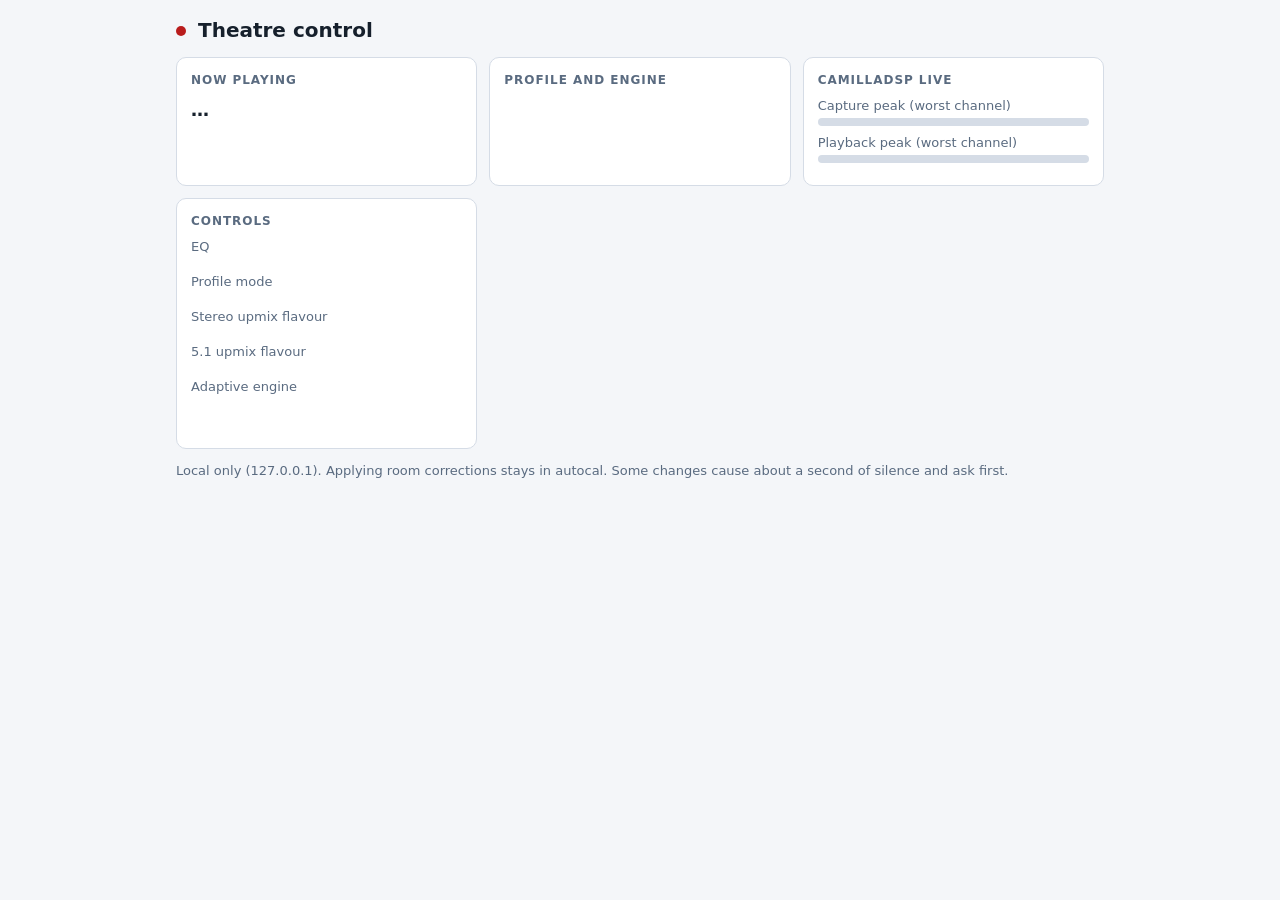
==== gui/index.html @ 593e67ea "Roomtone: gui/ (status page) and overlay/ (mpv C panel) moved in; autocal mic --spectrum; banner and" ====
<!doctype html>
<html lang="en">
<head>
<meta charset="utf-8">
<meta name="viewport" content="width=device-width, initial-scale=1">
<meta name="theater-token" content="__TOKEN__">
<title>Theatre control</title>
<style>
:root {
  --bg: #0e141b; --panel: #151d27; --line: #243142; --text: #e6edf3; --muted: #8b9bb0;
  --accent: #38bdf8; --ok: #4ade80; --warn: #fbbf24; --bad: #f87171;
}
@media (prefers-color-scheme: light) {
  :root:not([data-theme="dark"]) { --bg: #f4f6f9; --panel: #ffffff; --line: #d5dce6; --text: #16202c; --muted: #5a6b80; --accent: #0369a1; --ok: #15803d; --warn: #a16207; --bad: #b91c1c; }
}
* { box-sizing: border-box; }
body { margin: 0; background: var(--bg); color: var(--text); font: 15px/1.45 system-ui, sans-serif; }
main { max-width: 960px; margin: 0 auto; padding: 16px; }
header { display: flex; align-items: center; gap: 12px; margin-bottom: 12px; }
h1 { font-size: 20px; margin: 0; flex: 1; }
.dot { width: 10px; height: 10px; border-radius: 50%; background: var(--bad); }
.dot.on { background: var(--ok); }
.grid { display: grid; gap: 12px; grid-template-columns: repeat(auto-fit, minmax(280px, 1fr)); }
.card { background: var(--panel); border: 1px solid var(--line); border-radius: 10px; padding: 14px; }
.card h2 { font-size: 12px; letter-spacing: .08em; text-transform: uppercase; color: var(--muted); margin: 0 0 8px; }
dl { margin: 0; display: grid; grid-template-columns: max-content 1fr; gap: 4px 12px; }
dt { color: var(--muted); } dd { margin: 0; word-break: break-word; }
.big { font-size: 18px; font-weight: 600; margin-bottom: 6px; }
.badge { display: inline-block; padding: 1px 8px; border-radius: 999px; border: 1px solid var(--line); font-size: 12px; }
.badge.ok { color: var(--ok); border-color: var(--ok); } .badge.warn { color: var(--warn); border-color: var(--warn); } .badge.bad { color: var(--bad); border-color: var(--bad); }
.seg { display: flex; flex-wrap: wrap; gap: 6px; margin: 4px 0 12px; }
.seg button { background: transparent; color: var(--text); border: 1px solid var(--line); border-radius: 8px; padding: 8px 14px; font: inherit; cursor: pointer; min-height: 40px; }
.seg button[aria-pressed="true"] { background: var(--accent); border-color: var(--accent); color: #04121c; font-weight: 600; }
.seg button:focus-visible { outline: 2px solid var(--accent); outline-offset: 2px; }
label.lbl { display: block; color: var(--muted); font-size: 13px; }
.meter { height: 8px; background: var(--line); border-radius: 4px; overflow: hidden; margin: 2px 0 8px; }
.meter > i { display: block; height: 100%; background: var(--ok); width: 0; }
#msg { min-height: 1.4em; color: var(--muted); margin-top: 8px; }
dialog { background: var(--panel); color: var(--text); border: 1px solid var(--line); border-radius: 10px; max-width: 360px; }
dialog::backdrop { background: rgba(0,0,0,.5); }
dialog menu { display: flex; gap: 8px; justify-content: flex-end; padding: 0; margin: 12px 0 0; }
dialog button { font: inherit; padding: 8px 14px; border-radius: 8px; border: 1px solid var(--line); background: transparent; color: var(--text); cursor: pointer; }
dialog button.go { background: var(--accent); border-color: var(--accent); color: #04121c; font-weight: 600; }
.small { color: var(--muted); font-size: 13px; }
</style>
</head>
<body>
<main>
  <header><span id="dot" class="dot" title="connection"></span><h1>Theatre control</h1><span id="age" class="small"></span></header>
  <div class="grid">
    <section class="card" aria-labelledby="h-now"><h2 id="h-now">Now playing</h2>
      <div class="big" id="now">…</div><dl id="nowdl"></dl></section>
    <section class="card" aria-labelledby="h-prof"><h2 id="h-prof">Profile and engine</h2><dl id="profdl"></dl></section>
    <section class="card" aria-labelledby="h-dsp"><h2 id="h-dsp">CamillaDSP live</h2><dl id="dspdl"></dl>
      <label class="lbl">Capture peak (worst channel)</label><div class="meter"><i id="mcap"></i></div>
      <label class="lbl">Playback peak (worst channel)</label><div class="meter"><i id="mplay"></i></div></section>
    <section class="card" aria-labelledby="h-ctl"><h2 id="h-ctl">Controls</h2>
      <label class="lbl">EQ</label><div class="seg" data-act="eq" role="group" aria-label="EQ"></div>
      <label class="lbl">Profile mode</label><div class="seg" data-act="mode" role="group" aria-label="Profile mode"></div>
      <label class="lbl">Stereo upmix flavour</label><div class="seg" data-act="flavour" data-kind="stereo" role="group" aria-label="Stereo flavour"></div>
      <label class="lbl">5.1 upmix flavour</label><div class="seg" data-act="flavour" data-kind="bed" role="group" aria-label="Bed flavour"></div>
      <label class="lbl">Adaptive engine</label><div class="seg" data-act="engine" role="group" aria-label="Adaptive engine"></div>
      <div id="msg" role="status" aria-live="polite"></div></section>
  </div>
  <p class="small">Local only (127.0.0.1). Applying room corrections stays in autocal. Some changes cause about a second of silence and ask first.</p>
</main>
<dialog id="dlg"><form method="dialog"><p id="dlgtext"></p><menu><button value="cancel">Cancel</button><button value="ok" class="go">Continue</button></menu></form></dialog>
<script>
"use strict";
const TOKEN = document.querySelector('meta[name="theater-token"]').content;
const OPTS = { eq: ["on", "off"], mode: ["auto", "film", "stereo", "bed"], engine: ["on", "off"],
  stereo: ["voice", "balanced", "wide"], bed: ["subtle", "balanced", "wide"] };
let last = null;

function el(tag, text, cls) { const e = document.createElement(tag); if (text !== undefined) e.textContent = text; if (cls) e.className = cls; return e; }
function rows(dl, pairs) {
  dl.replaceChildren();
  for (const [k, v, cls] of pairs) { dl.append(el("dt", k)); const dd = el("dd"); if (cls) dd.append(el("span", v, "badge " + cls)); else dd.textContent = v; dl.append(dd); }
}
const fmt = (v, u) => (v === null || v === undefined) ? "n/a" : (typeof v === "number" ? v.toFixed(v % 1 ? 1 : 0) : v) + (u || "");
const worst = a => Array.isArray(a) && a.length ? Math.max(...a) : null;
const meter = (id, db) => { document.getElementById(id).style.width = db === null ? "0%" : Math.max(0, Math.min(100, (db + 60) / 60 * 100)) + "%"; };

function render(s) {
  last = s;
  document.getElementById("dot").classList.toggle("on", !s.error);
  const eq = s.eq || {}, dsp = s.dsp || {}, m = s.mpv || {}, en = dsp.engine || {};
  const apps = (s.apps || []).filter(a => a.patched || a.total);
  if (s.pipewire === false) { document.getElementById("now").textContent = "PipeWire not reachable"; }
  else if (m.playing) {
    const src = m.source;
    document.getElementById("now").textContent = src ? `${src.codec} ${src.channels}ch → ${src.kind}` : "mpv (source not identified)";
  } else if (apps.length) document.getElementById("now").textContent = apps.map(a => a.name).join(", ") + " (stereo app)";
  else document.getElementById("now").textContent = "Nothing playing";
  const v = m.verdict, vb = { cam: ["Through CamillaDSP (EQ active)", "ok"], direct: ["Direct, no EQ", "warn"], mixed: ["Routing unfinished", "warn"], "usb-missing": ["USB interface not connected", "bad"] }[v];
  const nowRows = [];
  if (m.source) nowRows.push(["Why", m.source.why]);
  if (m.route) nowRows.push(["Route", `via DSP ${m.route.via}/${m.route.channels}, direct ${m.route.direct}/${m.route.channels}, DSP→USB ${m.route.to_usb}/8`]);
  if (vb) nowRows.push(["Path", vb[0], vb[1]]);
  for (const a of apps) nowRows.push([a.name, `${a.patched}/${a.total} channels patched into CamillaDSP`]);
  rows(document.getElementById("nowdl"), nowRows);
  const pinned = dsp.pmode && dsp.pmode !== "auto";
  rows(document.getElementById("profdl"), [
    ["Profile", dsp.profile || "n/a"], ["Mode", (dsp.pmode || "n/a") + (pinned ? " (pinned)" : ""), pinned ? "warn" : null],
    ["EQ switch", (eq.switch || "n/a").toUpperCase(), eq.switch === "off" ? "warn" : null],
    ["Router", eq.router || "n/a", eq.router === "active" ? "ok" : "bad"], ["CamillaDSP", eq.camilla || "n/a", eq.camilla === "active" ? "ok" : "bad"],
    ["Config", eq.camilla_summary || "n/a"],
    ["Engine", en.state ? `${en.state}, service ${en.service}, ports ${en.ports_up ? "up" : "down"}${en.linked ? ", linked" : ""}` : "n/a", en.state === "failed" ? "bad" : null]
  ].filter(r => r[1] !== undefined));
  const L = s.live || {};
  if (L.ok) {
    rows(document.getElementById("dspdl"), [["State", fmt(L.state)], ["Sample rate", fmt(L.capture_rate, " Hz")], ["Load", fmt(L.load_percent, " %")],
      ["Buffer", fmt(L.buffer_level, " frames")], ["Clipped", fmt(L.clipped_samples), L.clipped_samples ? "bad" : null],
      ["Buffer-empty warnings (60 s)", s.underruns_60s === null || s.underruns_60s === undefined ? "n/a (idle)" : fmt(s.underruns_60s), s.underruns_60s ? "warn" : null]]);
    meter("mcap", worst(L.capture_peak_db)); meter("mplay", worst(L.playback_peak_db));
  } else {
    rows(document.getElementById("dspdl"), [["Live data", L.reason || "not available"], ["Buffer-empty warnings (60 s)", s.underruns_60s === null || s.underruns_60s === undefined ? "n/a (idle)" : fmt(s.underruns_60s), s.underruns_60s ? "warn" : null]]);
    meter("mcap", null); meter("mplay", null);
  }
  const cur = { eq: eq.switch, mode: dsp.pmode, engine: en.state, stereo: (dsp.flavours || {}).stereo, bed: (dsp.flavours || {}).bed };
  for (const box of document.querySelectorAll(".seg")) {
    const act = box.dataset.act, kind = box.dataset.kind, key = kind || act;
    if (!box.children.length) for (const o of OPTS[key]) { const b = el("button", o); b.type = "button"; b.dataset.value = o; b.addEventListener("click", () => doAction(act, o, kind)); box.append(b); }
    for (const b of box.children) b.setAttribute("aria-pressed", String(b.dataset.value === cur[key]));
  }
  document.getElementById("age").textContent = new Date().toLocaleTimeString();
}

async function post(body) {
  const r = await fetch("/v1/action", { method: "POST", headers: { "Content-Type": "application/json", "X-Theater-Token": TOKEN }, body: JSON.stringify(body) });
  return [r.status, await r.json().catch(() => ({}))];
}
async function doAction(action, value, kind) {
  const msg = document.getElementById("msg"); msg.textContent = "Working…";
  const body = { action, value }; if (kind) body.kind = kind;
  let [code, j] = await post(body);
  if (code === 409 && j.error === "confirm") {
    const dlg = document.getElementById("dlg"); document.getElementById("dlgtext").textContent = j.message + ". Continue?";
    const ok = await new Promise(res => { dlg.addEventListener("close", () => res(dlg.returnValue === "ok"), { once: true }); dlg.showModal(); });
    if (!ok) { msg.textContent = "Cancelled."; return; }
    body.confirm = true; [code, j] = await post(body);
  }
  msg.textContent = j.ok ? (j.noop ? "Already set." : "Done.") : ("Failed: " + (j.error || j.output || code));
  refresh();
}
async function refresh() { try { render(await (await fetch("/v1/status")).json()); } catch (e) { document.getElementById("dot").classList.remove("on"); } }
refresh();
try { const es = new EventSource("/v1/events"); es.onmessage = e => render(JSON.parse(e.data)); es.onerror = () => { document.getElementById("dot").classList.remove("on"); }; } catch (e) { setInterval(refresh, 2000); }
</script>
</body>
</html>
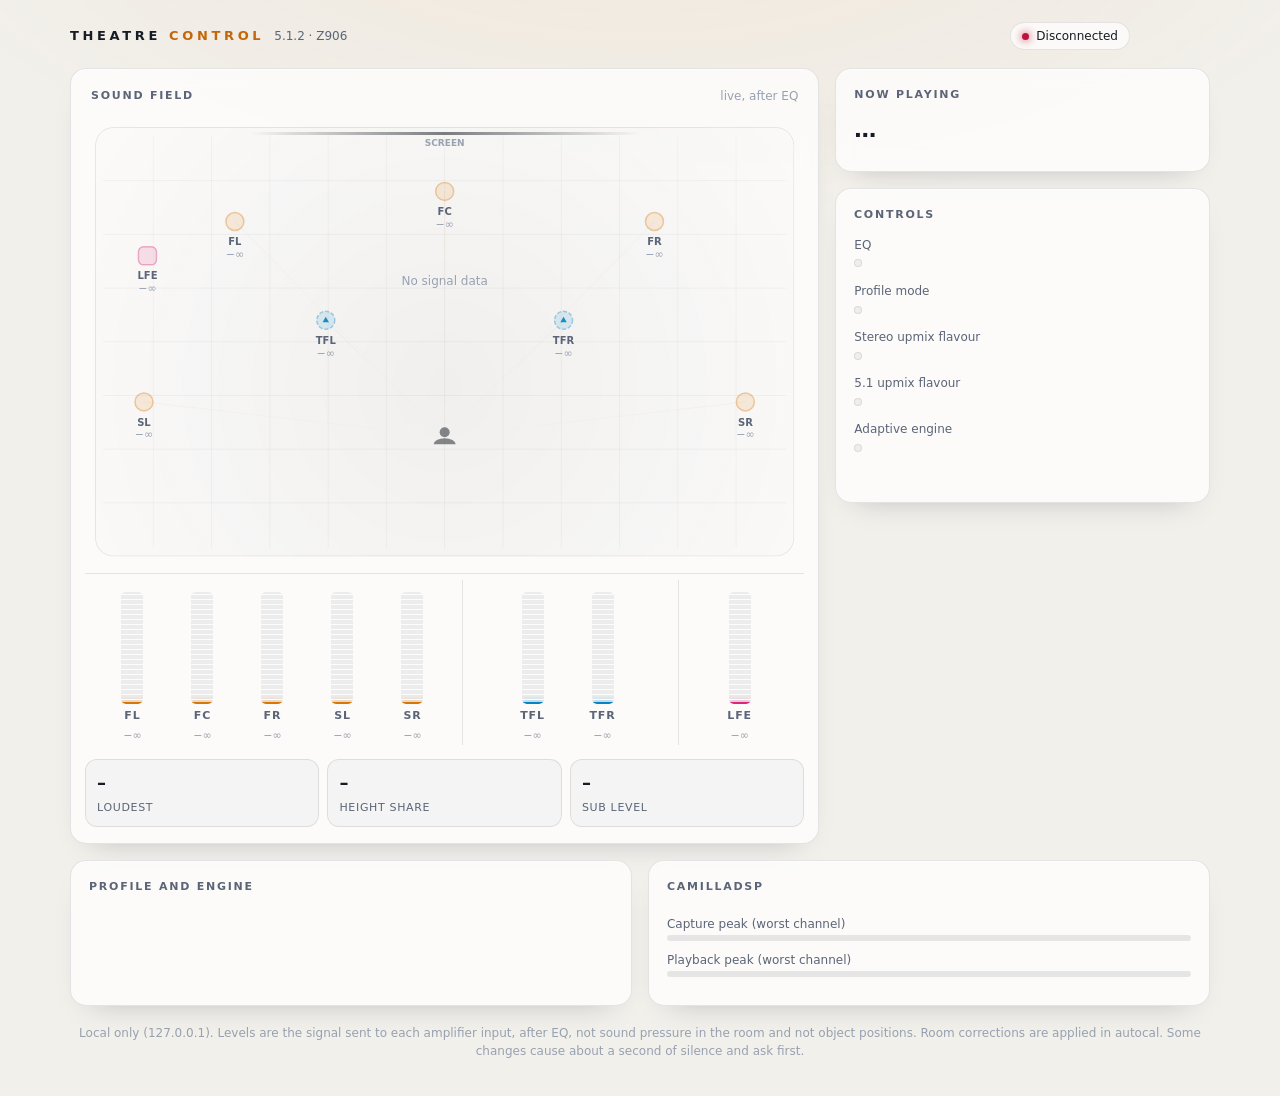
==== commit 4900d5cd: "gui: live 5.1.2 sound field (per-channel levels from CamillaDSP at 20 Hz, /v1/levels) and a redesign" ====
--- a/gui/index.html
+++ b/gui/index.html
@@ -4,65 +4,157 @@
 <meta charset="utf-8">
 <meta name="viewport" content="width=device-width, initial-scale=1">
 <meta name="theater-token" content="__TOKEN__">
+<meta name="color-scheme" content="dark light">
 <title>Theatre control</title>
 <style>
 :root {
-  --bg: #0e141b; --panel: #151d27; --line: #243142; --text: #e6edf3; --muted: #8b9bb0;
-  --accent: #38bdf8; --ok: #4ade80; --warn: #fbbf24; --bad: #f87171;
+  --bg: #07090d; --bg-glow: rgba(255, 176, 84, .07); --panel: rgba(255, 255, 255, .035); --panel-solid: #11151c; --line: rgba(255, 255, 255, .08);
+  --line-strong: rgba(255, 255, 255, .16); --text: #e9eef5; --muted: #7e8aa0; --faint: #4d576a;
+  --accent: #ffb054; --accent-ink: #1a1004;
+  --ok: #4ade80; --warn: #fbbf24; --bad: #fb7185;
+  --bed-rgb: 255, 176, 84; --height-rgb: 90, 209, 255; --lfe-rgb: 255, 107, 138;
+  --shadow: 0 1px 0 rgba(255,255,255,.04) inset, 0 18px 40px -24px rgba(0,0,0,.8);
 }
 @media (prefers-color-scheme: light) {
-  :root:not([data-theme="dark"]) { --bg: #f4f6f9; --panel: #ffffff; --line: #d5dce6; --text: #16202c; --muted: #5a6b80; --accent: #0369a1; --ok: #15803d; --warn: #a16207; --bad: #b91c1c; }
+  :root:not([data-theme="dark"]) {
+    --bg: #f2f0eb; --bg-glow: rgba(217, 119, 6, .08); --panel: rgba(255, 255, 255, .72); --panel-solid: #ffffff; --line: rgba(20, 24, 32, .1);
+    --line-strong: rgba(20, 24, 32, .22); --text: #161b24; --muted: #5b6577; --faint: #98a1b1;
+    --accent: #c2670a; --accent-ink: #ffffff; --ok: #15803d; --warn: #a16207; --bad: #be123c;
+    --bed-rgb: 217, 119, 6; --height-rgb: 2, 132, 199; --lfe-rgb: 219, 39, 119;
+    --shadow: 0 1px 0 rgba(255,255,255,.7) inset, 0 14px 30px -22px rgba(30,30,50,.35);
+  }
 }
 * { box-sizing: border-box; }
-body { margin: 0; background: var(--bg); color: var(--text); font: 15px/1.45 system-ui, sans-serif; }
-main { max-width: 960px; margin: 0 auto; padding: 16px; }
-header { display: flex; align-items: center; gap: 12px; margin-bottom: 12px; }
-h1 { font-size: 20px; margin: 0; flex: 1; }
-.dot { width: 10px; height: 10px; border-radius: 50%; background: var(--bad); }
-.dot.on { background: var(--ok); }
-.grid { display: grid; gap: 12px; grid-template-columns: repeat(auto-fit, minmax(280px, 1fr)); }
-.card { background: var(--panel); border: 1px solid var(--line); border-radius: 10px; padding: 14px; }
-.card h2 { font-size: 12px; letter-spacing: .08em; text-transform: uppercase; color: var(--muted); margin: 0 0 8px; }
-dl { margin: 0; display: grid; grid-template-columns: max-content 1fr; gap: 4px 12px; }
+html { background: var(--bg); }
+body {
+  margin: 0; color: var(--text); min-height: 100vh;
+  font: 14px/1.5 ui-sans-serif, system-ui, -apple-system, "Segoe UI", Roboto, "Helvetica Neue", sans-serif;
+  background: radial-gradient(1100px 520px at 50% -140px, var(--bg-glow), transparent 70%), var(--bg);
+  font-variant-numeric: tabular-nums; -webkit-font-smoothing: antialiased;
+}
+main { max-width: 1180px; margin: 0 auto; padding: 22px 20px 36px; }
+
+/* header */
+header { display: flex; align-items: center; gap: 14px; flex-wrap: wrap; margin-bottom: 18px; }
+.brand { display: flex; align-items: baseline; gap: 10px; flex: 1; min-width: 200px; }
+.brand h1 { margin: 0; font-size: 13px; font-weight: 650; letter-spacing: .28em; text-transform: uppercase; }
+.brand h1 span { color: var(--accent); }
+.brand small { color: var(--muted); font-size: 12px; }
+.pills { display: flex; gap: 8px; flex-wrap: wrap; align-items: center; }
+.pill { display: inline-flex; align-items: center; gap: 7px; padding: 4px 11px; border-radius: 999px; font-size: 12px; color: var(--muted);
+  border: 1px solid var(--line); background: var(--panel); white-space: nowrap; }
+.pill i { width: 7px; height: 7px; border-radius: 50%; background: var(--faint); flex: none; }
+.pill.ok { color: var(--text); } .pill.ok i { background: var(--ok); box-shadow: 0 0 8px var(--ok); }
+.pill.warn { color: var(--text); } .pill.warn i { background: var(--warn); box-shadow: 0 0 8px var(--warn); }
+.pill.bad { color: var(--text); } .pill.bad i { background: var(--bad); box-shadow: 0 0 8px var(--bad); }
+#age { color: var(--faint); font-size: 12px; min-width: 66px; text-align: right; }
+
+/* layout */
+.layout { display: grid; gap: 16px; grid-template-columns: minmax(0, 1fr); }
+@media (min-width: 960px) { .layout { grid-template-columns: minmax(0, 2fr) minmax(300px, 1fr); } .span2 { grid-column: 1 / -1; } }
+.cols3 { display: grid; gap: 16px; grid-template-columns: repeat(auto-fit, minmax(280px, 1fr)); }
+.card { background: var(--panel); border: 1px solid var(--line); border-radius: 16px; padding: 18px; box-shadow: var(--shadow); backdrop-filter: blur(10px); -webkit-backdrop-filter: blur(10px); min-width: 0; }
+.card h2 { font-size: 11px; font-weight: 600; letter-spacing: .16em; text-transform: uppercase; color: var(--muted); margin: 0 0 12px; display: flex; align-items: center; gap: 10px; }
+.card h2 .tag { margin-left: auto; letter-spacing: 0; text-transform: none; font-weight: 400; color: var(--faint); font-size: 12px; }
+dl { margin: 0; display: grid; grid-template-columns: max-content 1fr; gap: 6px 16px; }
 dt { color: var(--muted); } dd { margin: 0; word-break: break-word; }
-.big { font-size: 18px; font-weight: 600; margin-bottom: 6px; }
-.badge { display: inline-block; padding: 1px 8px; border-radius: 999px; border: 1px solid var(--line); font-size: 12px; }
-.badge.ok { color: var(--ok); border-color: var(--ok); } .badge.warn { color: var(--warn); border-color: var(--warn); } .badge.bad { color: var(--bad); border-color: var(--bad); }
-.seg { display: flex; flex-wrap: wrap; gap: 6px; margin: 4px 0 12px; }
-.seg button { background: transparent; color: var(--text); border: 1px solid var(--line); border-radius: 8px; padding: 8px 14px; font: inherit; cursor: pointer; min-height: 40px; }
-.seg button[aria-pressed="true"] { background: var(--accent); border-color: var(--accent); color: #04121c; font-weight: 600; }
+.big { font-size: 22px; font-weight: 600; letter-spacing: -.01em; line-height: 1.25; margin-bottom: 10px; }
+.badge { display: inline-block; padding: 1px 9px; border-radius: 999px; border: 1px solid var(--line-strong); font-size: 12px; }
+.badge.ok { color: var(--ok); border-color: color-mix(in srgb, var(--ok) 55%, transparent); }
+.badge.warn { color: var(--warn); border-color: color-mix(in srgb, var(--warn) 55%, transparent); }
+.badge.bad { color: var(--bad); border-color: color-mix(in srgb, var(--bad) 55%, transparent); }
+.small { color: var(--faint); font-size: 12px; }
+
+/* the stage: room plan + meters */
+.stage { padding: 14px 14px 16px; }
+.stage .head { padding: 4px 6px 0; }
+#room { display: block; width: 100%; aspect-ratio: 16 / 10; min-height: 280px; max-height: 560px; }
+@media (max-width: 600px) { #room { aspect-ratio: 4 / 4.2; } }
+.meters { display: flex; gap: 6px; justify-content: center; align-items: flex-end; padding: 6px 4px 0; border-top: 1px solid var(--line); margin-top: 6px; }
+.grp { display: flex; gap: 6px; padding: 12px 8px 0; position: relative; flex: 1; justify-content: center; }
+.grp + .grp { border-left: 1px solid var(--line); }
+.grp.g-height { flex: .55; } .grp.g-lfe { flex: .3; }
+.grp > em { position: absolute; top: -2px; left: 50%; transform: translateX(-50%); font-style: normal; font-size: 10px; letter-spacing: .14em; text-transform: uppercase; color: var(--faint); background: var(--bg); padding: 0 6px; display: none; }
+.ch { --rgb: var(--bed-rgb); display: flex; flex-direction: column; align-items: center; gap: 4px; flex: 1; max-width: 64px; min-width: 0; }
+.ch.height { --rgb: var(--height-rgb); } .ch.lfe { --rgb: var(--lfe-rgb); }
+.bar { position: relative; width: 100%; max-width: 22px; height: 112px; border-radius: 5px; background: rgba(127,127,140,.12); overflow: hidden; }
+.bar .fill { position: absolute; inset: 0; transform-origin: 50% 100%; transform: scaleY(0); background: linear-gradient(to top, rgba(var(--rgb), .35), rgba(var(--rgb), 1)); will-change: transform; }
+.bar .peak { position: absolute; left: 0; right: 0; height: 2px; bottom: 0; background: rgb(var(--rgb)); box-shadow: 0 0 6px rgba(var(--rgb), .8); will-change: transform; }
+.bar::after { content: ""; position: absolute; inset: 0; background: repeating-linear-gradient(to top, transparent 0 4px, var(--panel-solid) 4px 5px); opacity: .9; pointer-events: none; }
+.ch.clip .fill { background: linear-gradient(to top, rgba(var(--rgb), .5), var(--bad)); } .ch.clip .peak { background: var(--bad); box-shadow: 0 0 8px var(--bad); }
+.ch .nm { font-size: 11px; font-weight: 600; letter-spacing: .08em; color: var(--muted); }
+.ch .val { font-size: 11px; color: var(--faint); min-height: 1.3em; }
+.chip { display: none; margin: 8px 6px 0; font-size: 12px; color: var(--warn); }
+.chip.show { display: block; }
+.stats { display: grid; grid-template-columns: repeat(3, 1fr); gap: 8px; margin-top: 14px; }
+.stat { border: 1px solid var(--line); border-radius: 12px; padding: 9px 11px; background: rgba(127,127,140,.05); }
+.stat b { display: block; font-size: 18px; font-weight: 600; letter-spacing: -.01em; }
+.stat span { font-size: 11px; color: var(--muted); letter-spacing: .06em; text-transform: uppercase; }
+
+/* controls */
+label.lbl { display: block; color: var(--muted); font-size: 12px; margin: 14px 0 6px; }
+label.lbl:first-of-type { margin-top: 2px; }
+.seg { display: flex; flex-wrap: wrap; gap: 4px; padding: 3px; border-radius: 12px; background: rgba(127,127,140,.1); border: 1px solid var(--line); width: fit-content; max-width: 100%; }
+.seg button { background: transparent; color: var(--muted); border: 0; border-radius: 9px; padding: 7px 14px; font: inherit; cursor: pointer; min-height: 34px; transition: background .15s, color .15s, box-shadow .15s; text-transform: capitalize; }
+.seg button:hover { color: var(--text); }
+.seg button[aria-pressed="true"] { background: var(--accent); color: var(--accent-ink); font-weight: 600; box-shadow: 0 4px 14px -4px rgba(var(--bed-rgb), .6); }
 .seg button:focus-visible { outline: 2px solid var(--accent); outline-offset: 2px; }
-label.lbl { display: block; color: var(--muted); font-size: 13px; }
-.meter { height: 8px; background: var(--line); border-radius: 4px; overflow: hidden; margin: 2px 0 8px; }
-.meter > i { display: block; height: 100%; background: var(--ok); width: 0; }
-#msg { min-height: 1.4em; color: var(--muted); margin-top: 8px; }
-dialog { background: var(--panel); color: var(--text); border: 1px solid var(--line); border-radius: 10px; max-width: 360px; }
-dialog::backdrop { background: rgba(0,0,0,.5); }
-dialog menu { display: flex; gap: 8px; justify-content: flex-end; padding: 0; margin: 12px 0 0; }
-dialog button { font: inherit; padding: 8px 14px; border-radius: 8px; border: 1px solid var(--line); background: transparent; color: var(--text); cursor: pointer; }
-dialog button.go { background: var(--accent); border-color: var(--accent); color: #04121c; font-weight: 600; }
-.small { color: var(--muted); font-size: 13px; }
+#msg { min-height: 1.4em; color: var(--muted); margin-top: 14px; font-size: 13px; }
+.meter { height: 6px; background: rgba(127,127,140,.18); border-radius: 3px; overflow: hidden; margin: 2px 0 10px; }
+.meter > i { display: block; height: 100%; background: linear-gradient(90deg, var(--ok), var(--warn) 80%, var(--bad)); width: 0; transition: width .12s linear; }
+label.lbl.tight { margin: 8px 0 2px; }
+
+dialog { background: var(--panel-solid); color: var(--text); border: 1px solid var(--line-strong); border-radius: 16px; max-width: 380px; padding: 20px; box-shadow: 0 30px 80px -20px rgba(0,0,0,.7); }
+dialog::backdrop { background: rgba(0,0,0,.55); backdrop-filter: blur(3px); }
+dialog p { margin: 0; }
+dialog menu { display: flex; gap: 8px; justify-content: flex-end; padding: 0; margin: 18px 0 0; }
+dialog button { font: inherit; padding: 8px 16px; border-radius: 10px; border: 1px solid var(--line-strong); background: transparent; color: var(--text); cursor: pointer; }
+dialog button.go { background: var(--accent); border-color: var(--accent); color: var(--accent-ink); font-weight: 600; }
+footer { margin-top: 18px; text-align: center; }
+.sr { position: absolute; width: 1px; height: 1px; overflow: hidden; clip: rect(0 0 0 0); white-space: nowrap; }
 </style>
 </head>
 <body>
 <main>
-  <header><span id="dot" class="dot" title="connection"></span><h1>Theatre control</h1><span id="age" class="small"></span></header>
-  <div class="grid">
-    <section class="card" aria-labelledby="h-now"><h2 id="h-now">Now playing</h2>
-      <div class="big" id="now">…</div><dl id="nowdl"></dl></section>
-    <section class="card" aria-labelledby="h-prof"><h2 id="h-prof">Profile and engine</h2><dl id="profdl"></dl></section>
-    <section class="card" aria-labelledby="h-dsp"><h2 id="h-dsp">CamillaDSP live</h2><dl id="dspdl"></dl>
-      <label class="lbl">Capture peak (worst channel)</label><div class="meter"><i id="mcap"></i></div>
-      <label class="lbl">Playback peak (worst channel)</label><div class="meter"><i id="mplay"></i></div></section>
-    <section class="card" aria-labelledby="h-ctl"><h2 id="h-ctl">Controls</h2>
-      <label class="lbl">EQ</label><div class="seg" data-act="eq" role="group" aria-label="EQ"></div>
-      <label class="lbl">Profile mode</label><div class="seg" data-act="mode" role="group" aria-label="Profile mode"></div>
-      <label class="lbl">Stereo upmix flavour</label><div class="seg" data-act="flavour" data-kind="stereo" role="group" aria-label="Stereo flavour"></div>
-      <label class="lbl">5.1 upmix flavour</label><div class="seg" data-act="flavour" data-kind="bed" role="group" aria-label="Bed flavour"></div>
-      <label class="lbl">Adaptive engine</label><div class="seg" data-act="engine" role="group" aria-label="Adaptive engine"></div>
-      <div id="msg" role="status" aria-live="polite"></div></section>
+  <header>
+    <div class="brand"><h1>Theatre <span>control</span></h1><small>5.1.2 · Z906</small></div>
+    <div class="pills" id="pills" aria-label="Status"></div>
+    <span id="age"></span>
+  </header>
+
+  <div class="layout">
+    <section class="card stage" aria-labelledby="h-room">
+      <div class="head"><h2 id="h-room">Sound field <span class="tag" id="room-tag">live, after EQ</span></h2></div>
+      <canvas id="room" aria-hidden="true"></canvas>
+      <div class="chip" id="lvlchip" role="status"></div>
+      <div class="meters" id="meters" role="group" aria-label="Output level per speaker"></div>
+      <div class="stats" aria-label="Sound field summary">
+        <div class="stat"><b id="st-loud">–</b><span>Loudest</span></div>
+        <div class="stat"><b id="st-height">–</b><span>Height share</span></div>
+        <div class="stat"><b id="st-lfe">–</b><span>Sub level</span></div>
+      </div>
+    </section>
+
+    <div style="display:grid;gap:16px;align-content:start;min-width:0">
+      <section class="card" aria-labelledby="h-now"><h2 id="h-now">Now playing</h2>
+        <div class="big" id="now">…</div><dl id="nowdl"></dl></section>
+      <section class="card" aria-labelledby="h-ctl"><h2 id="h-ctl">Controls</h2>
+        <label class="lbl">EQ</label><div class="seg" data-act="eq" role="group" aria-label="EQ"></div>
+        <label class="lbl">Profile mode</label><div class="seg" data-act="mode" role="group" aria-label="Profile mode"></div>
+        <label class="lbl">Stereo upmix flavour</label><div class="seg" data-act="flavour" data-kind="stereo" role="group" aria-label="Stereo flavour"></div>
+        <label class="lbl">5.1 upmix flavour</label><div class="seg" data-act="flavour" data-kind="bed" role="group" aria-label="Bed flavour"></div>
+        <label class="lbl">Adaptive engine</label><div class="seg" data-act="engine" role="group" aria-label="Adaptive engine"></div>
+        <div id="msg" role="status" aria-live="polite"></div></section>
+    </div>
+
+    <div class="span2 cols3">
+      <section class="card" aria-labelledby="h-prof"><h2 id="h-prof">Profile and engine</h2><dl id="profdl"></dl></section>
+      <section class="card" aria-labelledby="h-dsp"><h2 id="h-dsp">CamillaDSP</h2><dl id="dspdl"></dl>
+        <label class="lbl tight">Capture peak (worst channel)</label><div class="meter"><i id="mcap"></i></div>
+        <label class="lbl tight">Playback peak (worst channel)</label><div class="meter"><i id="mplay"></i></div></section>
+    </div>
   </div>
-  <p class="small">Local only (127.0.0.1). Applying room corrections stays in autocal. Some changes cause about a second of silence and ask first.</p>
+  <footer class="small">Local only (127.0.0.1). Levels are the signal sent to each amplifier input, after EQ, not sound pressure in the room and not object positions. Room corrections are applied in autocal. Some changes cause about a second of silence and ask first.</footer>
 </main>
 <dialog id="dlg"><form method="dialog"><p id="dlgtext"></p><menu><button value="cancel">Cancel</button><button value="ok" class="go">Continue</button></menu></form></dialog>
 <script>
@@ -81,9 +173,10 @@
 const worst = a => Array.isArray(a) && a.length ? Math.max(...a) : null;
 const meter = (id, db) => { document.getElementById(id).style.width = db === null ? "0%" : Math.max(0, Math.min(100, (db + 60) / 60 * 100)) + "%"; };
 
+function pill(text, cls) { const p = el("span", undefined, "pill " + (cls || "")); p.append(el("i"), document.createTextNode(text)); return p; }
+
 function render(s) {
   last = s;
-  document.getElementById("dot").classList.toggle("on", !s.error);
   const eq = s.eq || {}, dsp = s.dsp || {}, m = s.mpv || {}, en = dsp.engine || {};
   const apps = (s.apps || []).filter(a => a.patched || a.total);
   if (s.pipewire === false) { document.getElementById("now").textContent = "PipeWire not reachable"; }
@@ -108,15 +201,21 @@
     ["Engine", en.state ? `${en.state}, service ${en.service}, ports ${en.ports_up ? "up" : "down"}${en.linked ? ", linked" : ""}` : "n/a", en.state === "failed" ? "bad" : null]
   ].filter(r => r[1] !== undefined));
   const L = s.live || {};
+  const uw = s.underruns_60s === null || s.underruns_60s === undefined ? "n/a (idle)" : fmt(s.underruns_60s);
   if (L.ok) {
     rows(document.getElementById("dspdl"), [["State", fmt(L.state)], ["Sample rate", fmt(L.capture_rate, " Hz")], ["Load", fmt(L.load_percent, " %")],
       ["Buffer", fmt(L.buffer_level, " frames")], ["Clipped", fmt(L.clipped_samples), L.clipped_samples ? "bad" : null],
-      ["Buffer-empty warnings (60 s)", s.underruns_60s === null || s.underruns_60s === undefined ? "n/a (idle)" : fmt(s.underruns_60s), s.underruns_60s ? "warn" : null]]);
+      ["Buffer-empty warnings (60 s)", uw, s.underruns_60s ? "warn" : null]]);
     meter("mcap", worst(L.capture_peak_db)); meter("mplay", worst(L.playback_peak_db));
   } else {
-    rows(document.getElementById("dspdl"), [["Live data", L.reason || "not available"], ["Buffer-empty warnings (60 s)", s.underruns_60s === null || s.underruns_60s === undefined ? "n/a (idle)" : fmt(s.underruns_60s), s.underruns_60s ? "warn" : null]]);
+    rows(document.getElementById("dspdl"), [["Live data", L.reason || "not available"], ["Buffer-empty warnings (60 s)", uw, s.underruns_60s ? "warn" : null]]);
     meter("mcap", null); meter("mplay", null);
   }
+  const pills = document.getElementById("pills"); pills.replaceChildren();
+  pills.append(pill(s.error ? "No status" : "Connected", s.error ? "bad" : "ok"));
+  if (vb) pills.append(pill(vb[0].replace(" (EQ active)", ""), vb[1]));
+  if (eq.switch) pills.append(pill("EQ " + eq.switch, eq.switch === "off" ? "warn" : "ok"));
+  if (dsp.profile) pills.append(pill(dsp.profile + (pinned ? " · pinned" : "")));
   const cur = { eq: eq.switch, mode: dsp.pmode, engine: en.state, stereo: (dsp.flavours || {}).stereo, bed: (dsp.flavours || {}).bed };
   for (const box of document.querySelectorAll(".seg")) {
     const act = box.dataset.act, kind = box.dataset.kind, key = kind || act;
@@ -143,9 +242,188 @@
   msg.textContent = j.ok ? (j.noop ? "Already set." : "Done.") : ("Failed: " + (j.error || j.output || code));
   refresh();
 }
-async function refresh() { try { render(await (await fetch("/v1/status")).json()); } catch (e) { document.getElementById("dot").classList.remove("on"); } }
+async function refresh() { try { render(await (await fetch("/v1/status")).json()); } catch (e) { const p = document.getElementById("pills"); p.replaceChildren(pill("Disconnected", "bad")); } }
 refresh();
-try { const es = new EventSource("/v1/events"); es.onmessage = e => render(JSON.parse(e.data)); es.onerror = () => { document.getElementById("dot").classList.remove("on"); }; } catch (e) { setInterval(refresh, 2000); }
+try { const es = new EventSource("/v1/events"); es.onmessage = e => render(JSON.parse(e.data)); es.onerror = () => { document.getElementById("pills").replaceChildren(pill("Disconnected", "bad")); }; } catch (e) { setInterval(refresh, 2000); }
+
+/* ------------------------------------------------------------------ live sound field */
+const FLOOR = -54;                                    // dBFS shown as empty
+const SPK = {                                         // plan view, normalised to the drawing: x left→right, y screen→back wall
+  FL: { x: .20, y: .22, kind: "bed" }, FC: { x: .50, y: .15, kind: "bed" }, FR: { x: .80, y: .22, kind: "bed" },
+  SL: { x: .07, y: .64, kind: "bed" }, SR: { x: .93, y: .64, kind: "bed" },
+  TFL: { x: .33, y: .45, kind: "height" }, TFR: { x: .67, y: .45, kind: "height" },
+  LFE: { x: .075, y: .30, kind: "lfe" }
+};
+const GROUPS = [["g-bed", "", ["FL", "FC", "FR", "SL", "SR"]], ["g-height", "", ["TFL", "TFR"]], ["g-lfe", "", ["LFE"]]];
+const LISTENER = { x: .5, y: .72 };
+const NAMES = Object.keys(SPK);
+const lv = {};                                        // per channel: target and displayed levels
+for (const n of NAMES) lv[n] = { tr: -120, tp: -120, db: -120, hold: -120, holdT: 0 };
+let layout = ["FL", "FR", "TFL", "TFR", "FC", "LFE", "SL", "SR"], lastMsg = 0, chipText = "";
+const reduce = matchMedia("(prefers-reduced-motion: reduce)").matches;
+const norm = db => Math.max(0, Math.min(1, (db - FLOOR) / -FLOOR));
+const dbText = db => db <= -90 ? "−∞" : (db < 0 ? "−" : "") + Math.abs(db).toFixed(0);
+
+const meters = document.getElementById("meters"), mel = {};
+for (const [cls, , names] of GROUPS) {
+  const g = el("div", undefined, "grp " + cls);
+  for (const n of names) {
+    const c = el("div", undefined, "ch " + SPK[n].kind), bar = el("div", undefined, "bar"), fill = el("i", undefined, "fill"), pk = el("b", undefined, "peak");
+    bar.setAttribute("role", "meter"); bar.setAttribute("aria-label", n + " level, dBFS"); bar.setAttribute("aria-valuemin", FLOOR); bar.setAttribute("aria-valuemax", 0); bar.setAttribute("aria-valuenow", FLOOR);
+    bar.append(fill, pk); const nm = el("span", n, "nm"), val = el("span", "−∞", "val");
+    c.append(bar, nm, val); g.append(c); mel[n] = { c, fill, pk, val, bar };
+  }
+  meters.append(g);
+}
+
+function onLevels(d) {
+  if (d.layout) { layout = d.layout; return; }
+  const chip = document.getElementById("lvlchip");
+  if (!d.ok) { lastMsg = 0; chipText = "No live levels: " + (d.reason || "CamillaDSP not reachable") + ". The unit needs -p 1234 -a 127.0.0.1."; }
+  else {
+    lastMsg = performance.now(); chipText = "";
+    layout.forEach((n, i) => { if (lv[n]) { lv[n].tr = d.rms && d.rms[i] != null ? d.rms[i] : -120; lv[n].tp = d.peak && d.peak[i] != null ? d.peak[i] : -120; } });
+  }
+  chip.textContent = chipText; chip.classList.toggle("show", !!chipText);
+}
+let ls = null;
+function openLevels() {
+  if (ls || document.hidden) return;
+  try { ls = new EventSource("/v1/levels"); ls.onmessage = e => { try { onLevels(JSON.parse(e.data)); } catch (_) {} }; ls.onerror = () => { lastMsg = 0; }; } catch (_) { ls = null; }
+}
+function closeLevels() { if (ls) { ls.close(); ls = null; } }
+document.addEventListener("visibilitychange", () => document.hidden ? closeLevels() : openLevels());
+openLevels();
+
+/* canvas */
+const cv = document.getElementById("room"), cx = cv.getContext("2d");
+let W = 0, H = 0, dpr = 1, col = {}, light = false;
+function readColours() {
+  const cs = getComputedStyle(document.documentElement);
+  light = matchMedia("(prefers-color-scheme: light)").matches && document.documentElement.dataset.theme !== "dark";
+  col = { bed: cs.getPropertyValue("--bed-rgb").trim(), height: cs.getPropertyValue("--height-rgb").trim(), lfe: cs.getPropertyValue("--lfe-rgb").trim(),
+    text: cs.getPropertyValue("--text").trim(), muted: cs.getPropertyValue("--muted").trim(), faint: cs.getPropertyValue("--faint").trim(), bad: cs.getPropertyValue("--bad").trim(), ink: light ? "20,24,32" : "255,255,255" };
+}
+function resize() {
+  dpr = Math.min(window.devicePixelRatio || 1, 2); const r = cv.getBoundingClientRect(); W = r.width; H = r.height;
+  cv.width = Math.round(W * dpr); cv.height = Math.round(H * dpr); cx.setTransform(dpr, 0, 0, dpr, 0, 0); readColours();
+}
+new ResizeObserver(resize).observe(cv);
+matchMedia("(prefers-color-scheme: light)").addEventListener("change", resize);
+const P = o => ({ x: o.x * W, y: o.y * H });
+const rgba = (rgb, a) => `rgba(${rgb},${Math.max(0, Math.min(1, a)).toFixed(3)})`;
+
+let focus = { x: LISTENER.x, y: LISTENER.y, a: 0 }, trail = [];
+function drawRoom(now) {
+  cx.clearRect(0, 0, W, H);
+  const pad = 10, rw = W - pad * 2, rh = H - pad * 2;
+  // floor and grid
+  cx.save(); cx.translate(pad, pad);
+  cx.beginPath(); cx.roundRect(0, 0, rw, rh, 18); cx.clip();
+  const floor = cx.createRadialGradient(rw * .5, rh * .6, 0, rw * .5, rh * .6, rw * .65);
+  floor.addColorStop(0, rgba(col.ink, light ? .05 : .045)); floor.addColorStop(1, rgba(col.ink, 0));
+  cx.fillStyle = floor; cx.beginPath(); cx.roundRect(0, 0, rw, rh, 18); cx.fill();
+  cx.strokeStyle = rgba(col.ink, .09); cx.lineWidth = 1; cx.beginPath(); cx.roundRect(.5, .5, rw - 1, rh - 1, 18); cx.stroke();
+  cx.strokeStyle = rgba(col.ink, .04);
+  for (let i = 1; i < 12; i++) { cx.beginPath(); cx.moveTo(rw * i / 12, 8); cx.lineTo(rw * i / 12, rh - 8); cx.stroke(); }
+  for (let i = 1; i < 8; i++) { cx.beginPath(); cx.moveTo(8, rh * i / 8); cx.lineTo(rw - 8, rh * i / 8); cx.stroke(); }
+  // screen
+  const sg = cx.createLinearGradient(rw * .22, 0, rw * .78, 0);
+  sg.addColorStop(0, rgba(col.ink, 0)); sg.addColorStop(.5, rgba(col.ink, .55)); sg.addColorStop(1, rgba(col.ink, 0));
+  cx.fillStyle = sg; cx.fillRect(rw * .22, 5, rw * .56, 3);
+  cx.fillStyle = col.faint; cx.font = "600 9px ui-sans-serif, system-ui, sans-serif"; cx.textAlign = "center"; cx.textBaseline = "top";
+  cx.fillText("SCREEN", rw * .5, 12);
+
+  const sp = {}; for (const n of NAMES) sp[n] = { x: SPK[n].x * rw, y: SPK[n].y * rh };
+  const me = { x: LISTENER.x * rw, y: LISTENER.y * rh };
+  const e = {}; for (const n of NAMES) e[n] = Math.pow(norm(lv[n].db), 1.25);
+  cx.globalCompositeOperation = light ? "source-over" : "lighter";
+  // sound field: soft light around each speaker, in proportion to its level
+  for (const n of NAMES) {
+    const rgb = col[SPK[n].kind], r = rw * (.07 + .3 * e[n]), q = sp[n];
+    if (e[n] < .01) continue;
+    const g = cx.createRadialGradient(q.x, q.y, 0, q.x, q.y, r);
+    g.addColorStop(0, rgba(rgb, (light ? .5 : .62) * e[n])); g.addColorStop(.45, rgba(rgb, (light ? .18 : .22) * e[n])); g.addColorStop(1, rgba(rgb, 0));
+    cx.fillStyle = g; cx.beginPath(); cx.arc(q.x, q.y, r, 0, 7); cx.fill();
+  }
+  // beams from the listening position
+  for (const n of NAMES) {
+    if (SPK[n].kind === "lfe") continue;
+    const rgb = col[SPK[n].kind], q = sp[n], g = cx.createLinearGradient(me.x, me.y, q.x, q.y);
+    g.addColorStop(0, rgba(rgb, 0)); g.addColorStop(1, rgba(rgb, .08 + .6 * e[n]));
+    cx.strokeStyle = g; cx.lineWidth = .8 + 3.2 * e[n]; cx.lineCap = "round"; cx.beginPath(); cx.moveTo(me.x, me.y); cx.lineTo(q.x, q.y); cx.stroke();
+  }
+  cx.globalCompositeOperation = "source-over";
+
+  // centre of energy of the bed and the heights (the sub has no direction)
+  let tw = 0, fx = 0, fy = 0;
+  for (const n of NAMES) { if (SPK[n].kind === "lfe") continue; const w = Math.pow(10, lv[n].db / 10); tw += w; fx += w * sp[n].x; fy += w * sp[n].y; }
+  const loud = Math.max(...NAMES.filter(n => SPK[n].kind !== "lfe").map(n => lv[n].db));
+  const target = tw > 0 && loud > -50 ? { x: fx / tw / rw, y: fy / tw / rh, a: 1 } : { x: LISTENER.x, y: LISTENER.y, a: 0 };
+  focus.x += (target.x - focus.x) * .18; focus.y += (target.y - focus.y) * .18; focus.a += (target.a - focus.a) * .12;
+  if (!reduce && focus.a > .3) { trail.push({ x: focus.x, y: focus.y }); if (trail.length > 40) trail.shift(); } else if (trail.length) trail.shift();
+  for (let i = 0; i < trail.length; i++) { const t = trail[i], k = i / trail.length; cx.fillStyle = rgba(col.ink, .22 * k * focus.a); cx.beginPath(); cx.arc(t.x * rw, t.y * rh, 1 + 2.2 * k, 0, 7); cx.fill(); }
+
+  // listener
+  cx.fillStyle = rgba(col.ink, .5); cx.beginPath(); cx.arc(me.x, me.y - 4, 5, 0, 7); cx.fill();
+  cx.beginPath(); cx.ellipse(me.x, me.y + 8, 11, 6, 0, Math.PI, 0); cx.fill();
+
+  // speakers
+  cx.textAlign = "center";
+  for (const n of NAMES) {
+    const s = SPK[n], q = sp[n], rgb = col[s.kind], k = e[n], pk = norm(lv[n].hold), clip = lv[n].hold > -1;
+    const r0 = 9 + 5 * k;
+    if (pk > .02) { cx.strokeStyle = clip ? col.bad : rgba(rgb, .55); cx.lineWidth = 1.2; cx.beginPath(); cx.arc(q.x, q.y, r0 + 3 + 14 * pk, 0, 7); cx.stroke(); }
+    cx.fillStyle = rgba(rgb, .12 + .88 * k); cx.strokeStyle = rgba(rgb, .35 + .65 * k); cx.lineWidth = 1.5;
+    if (s.kind === "height") cx.setLineDash([3, 3]);
+    cx.beginPath();
+    if (s.kind === "lfe") cx.roundRect(q.x - r0, q.y - r0, r0 * 2, r0 * 2, 5); else cx.arc(q.x, q.y, r0, 0, 7);
+    cx.fill(); cx.stroke(); cx.setLineDash([]);
+    if (s.kind === "height") { cx.fillStyle = rgba(rgb, .9); cx.beginPath(); cx.moveTo(q.x, q.y - 3.5); cx.lineTo(q.x + 3.2, q.y + 2); cx.lineTo(q.x - 3.2, q.y + 2); cx.closePath(); cx.fill(); }
+    cx.fillStyle = col.muted; cx.font = "600 10px ui-sans-serif, system-ui, sans-serif"; cx.textBaseline = "top";
+    const ly = q.y + r0 + 18 * pk + 7; cx.fillText(n, q.x, ly);
+    cx.fillStyle = k > .03 ? col.text : col.faint; cx.font = "11px ui-sans-serif, system-ui, sans-serif"; cx.fillText(dbText(lv[n].db), q.x, ly + 12);
+  }
+  // focus marker on top
+  if (focus.a > .02) {
+    const fxp = focus.x * rw, fyp = focus.y * rh;
+    cx.strokeStyle = rgba(col.ink, .9 * focus.a); cx.lineWidth = 1.5; cx.beginPath(); cx.arc(fxp, fyp, 7, 0, 7); cx.stroke();
+    cx.fillStyle = rgba(col.ink, .9 * focus.a); cx.beginPath(); cx.arc(fxp, fyp, 2, 0, 7); cx.fill();
+  }
+  if (loud <= -70) { cx.fillStyle = col.faint; cx.font = "12px ui-sans-serif, system-ui, sans-serif"; cx.textBaseline = "middle"; cx.fillText(lastMsg ? "Silence" : "No signal data", rw * .5, rh * .36); }
+  cx.restore();
+}
+
+let prev = 0, acc = 0, statAcc = 0;
+function frame(now) {
+  const dt = Math.min(.1, (now - (prev || now)) / 1000); prev = now; acc += dt; statAcc += dt;
+  const stale = !lastMsg || now - lastMsg > 1500;
+  for (const n of NAMES) {
+    const s = lv[n], tr = stale ? -120 : s.tr, tp = stale ? -120 : s.tp;
+    s.db = tr > s.db ? s.db + (tr - s.db) * Math.min(1, dt * 30) : Math.max(tr, s.db - 28 * dt);
+    if (tp >= s.hold) { s.hold = tp; s.holdT = now; } else if (now - s.holdT > 1100) s.hold = Math.max(tp, s.hold - 22 * dt);
+    const m = mel[n];
+    m.fill.style.transform = `scaleY(${norm(s.db).toFixed(3)})`;
+    m.pk.style.transform = `translateY(${(-norm(s.hold) * (m.bar.clientHeight - 2)).toFixed(1)}px)`;
+    m.c.classList.toggle("clip", s.hold > -1);
+  }
+  if (acc > .12) {
+    acc = 0;
+    for (const n of NAMES) { const t = dbText(lv[n].db); if (mel[n].val.textContent !== t) mel[n].val.textContent = t; }
+  }
+  if (statAcc > .5) {
+    statAcc = 0;
+    for (const n of NAMES) mel[n].bar.setAttribute("aria-valuenow", Math.max(FLOOR, lv[n].db).toFixed(0));
+    const dir = NAMES.filter(n => SPK[n].kind !== "lfe"), loud = dir.reduce((a, n) => lv[n].db > lv[a].db ? n : a, dir[0]);
+    document.getElementById("st-loud").textContent = lv[loud].db > -70 ? `${loud} · ${dbText(lv[loud].db)}` : "–";
+    let tot = 0, hs = 0; for (const n of dir) { const w = Math.pow(10, lv[n].db / 10); tot += w; if (SPK[n].kind === "height") hs += w; }
+    document.getElementById("st-height").textContent = loud && lv[loud].db > -70 && tot > 0 ? Math.round(100 * hs / tot) + " %" : "–";
+    document.getElementById("st-lfe").textContent = lv.LFE.db > -70 ? dbText(lv.LFE.db) + " dB" : "–";
+  }
+  if (W) drawRoom(now);
+  requestAnimationFrame(frame);
+}
+resize(); requestAnimationFrame(frame);
 </script>
 </body>
 </html>
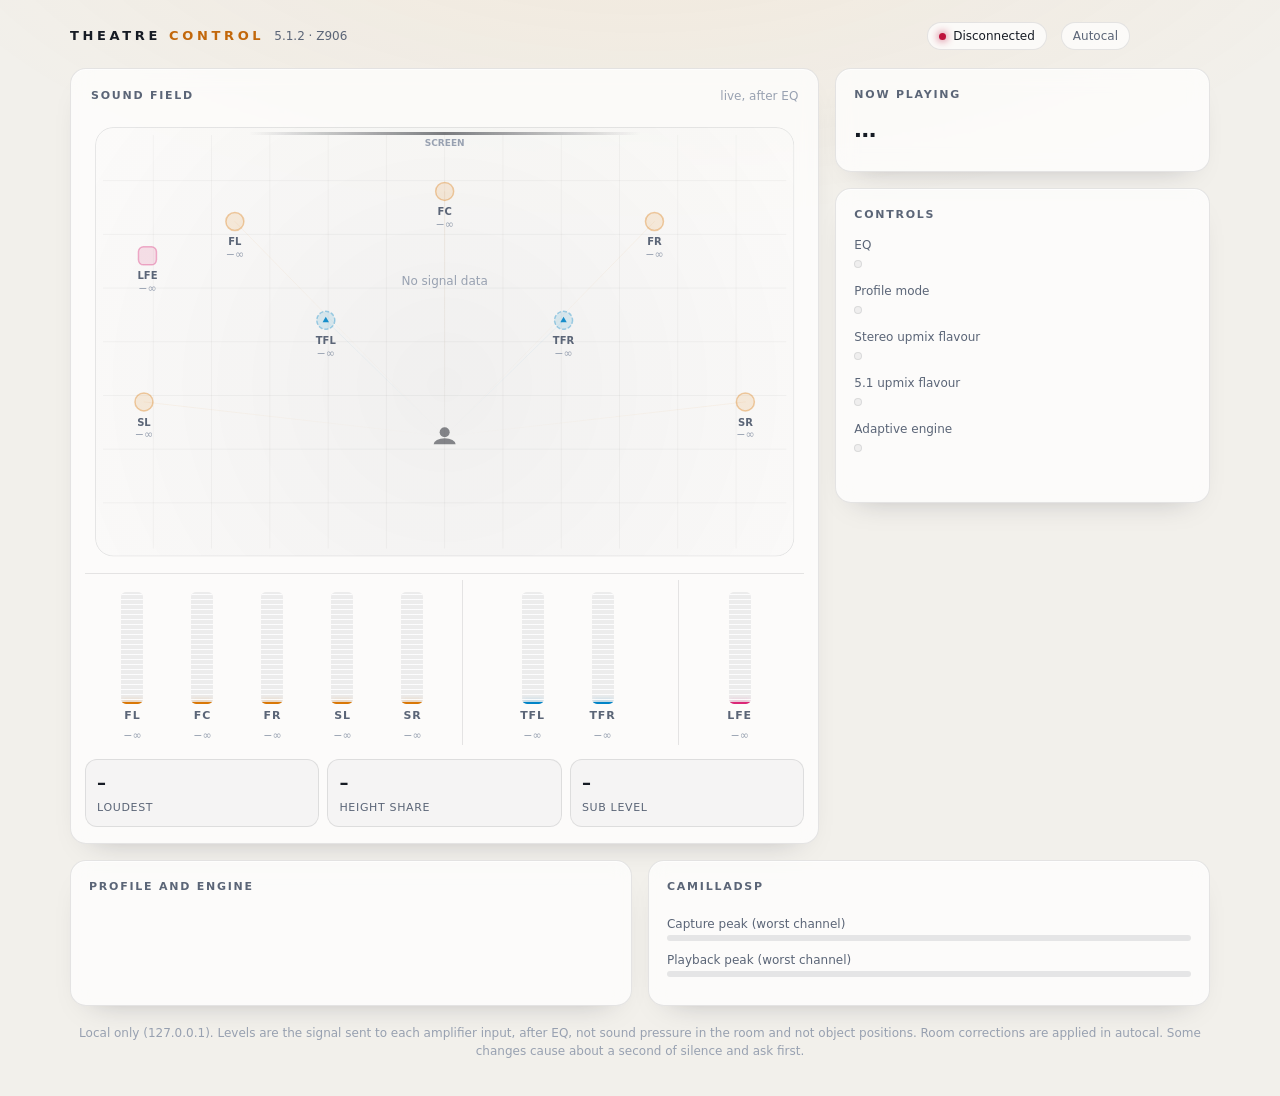
==== commit 4b144d2a: "gui: autocal page (live run view, Continue/Stop, past runs and results) served by theater-ctld; read" ====
--- a/gui/index.html
+++ b/gui/index.html
@@ -43,6 +43,7 @@
 .pills { display: flex; gap: 8px; flex-wrap: wrap; align-items: center; }
 .pill { display: inline-flex; align-items: center; gap: 7px; padding: 4px 11px; border-radius: 999px; font-size: 12px; color: var(--muted);
   border: 1px solid var(--line); background: var(--panel); white-space: nowrap; }
+a.pill { text-decoration: none; } a.pill:hover { color: var(--text); border-color: var(--line-strong); }
 .pill i { width: 7px; height: 7px; border-radius: 50%; background: var(--faint); flex: none; }
 .pill.ok { color: var(--text); } .pill.ok i { background: var(--ok); box-shadow: 0 0 8px var(--ok); }
 .pill.warn { color: var(--text); } .pill.warn i { background: var(--warn); box-shadow: 0 0 8px var(--warn); }
@@ -119,6 +120,7 @@
   <header>
     <div class="brand"><h1>Theatre <span>control</span></h1><small>5.1.2 · Z906</small></div>
     <div class="pills" id="pills" aria-label="Status"></div>
+    <a class="pill" href="/autocal">Autocal</a>
     <span id="age"></span>
   </header>
 
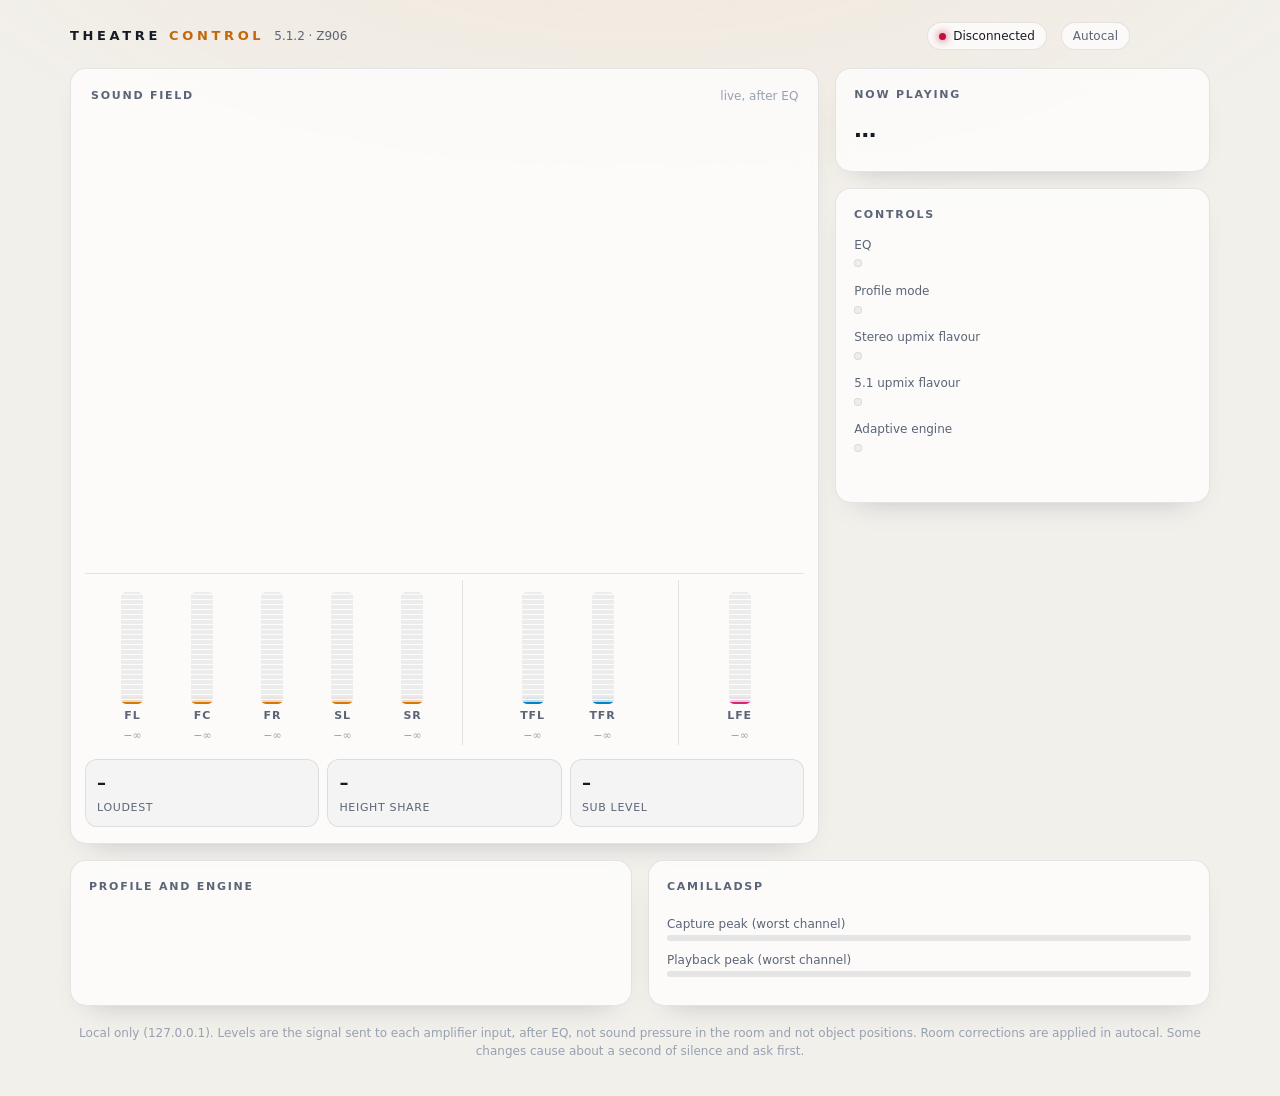
==== commit 361e0ecd: "Layout page in theater-ctld (127.0.0.1, token, fixed actions), identify tone capped at -40 dBFS / 2 " ====
--- a/gui/index.html
+++ b/gui/index.html
@@ -250,36 +250,60 @@
 
 /* ------------------------------------------------------------------ live sound field */
 const FLOOR = -54;                                    // dBFS shown as empty
-const SPK = {                                         // plan view, normalised to the drawing: x left→right, y screen→back wall
+const SPK0 = {                                         // plan view, normalised to the drawing: x left→right, y screen→back wall
   FL: { x: .20, y: .22, kind: "bed" }, FC: { x: .50, y: .15, kind: "bed" }, FR: { x: .80, y: .22, kind: "bed" },
   SL: { x: .07, y: .64, kind: "bed" }, SR: { x: .93, y: .64, kind: "bed" },
   TFL: { x: .33, y: .45, kind: "height" }, TFR: { x: .67, y: .45, kind: "height" },
   LFE: { x: .075, y: .30, kind: "lfe" }
 };
-const GROUPS = [["g-bed", "", ["FL", "FC", "FR", "SL", "SR"]], ["g-height", "", ["TFL", "TFR"]], ["g-lfe", "", ["LFE"]]];
+const GROUPS0 = [["g-bed", "", ["FL", "FC", "FR", "SL", "SR"]], ["g-height", "", ["TFL", "TFR"]], ["g-lfe", "", ["LFE"]]];
+let SPK = SPK0, GROUPS = GROUPS0, SUBN = "LFE";           // the author's 5.1.2 until the level stream describes another layout (docs/layouts.md)
 const LISTENER = { x: .5, y: .72 };
 const NAMES = Object.keys(SPK);
 const lv = {};                                        // per channel: target and displayed levels
-for (const n of NAMES) lv[n] = { tr: -120, tp: -120, db: -120, hold: -120, holdT: 0 };
+function resetLevels() { for (const k of Object.keys(lv)) delete lv[k]; for (const n of NAMES) lv[n] = { tr: -120, tp: -120, db: -120, hold: -120, holdT: 0 }; }
+resetLevels();
 let layout = ["FL", "FR", "TFL", "TFR", "FC", "LFE", "SL", "SR"], lastMsg = 0, chipText = "";
 const reduce = matchMedia("(prefers-reduced-motion: reduce)").matches;
 const norm = db => Math.max(0, Math.min(1, (db - FLOOR) / -FLOOR));
 const dbText = db => db <= -90 ? "−∞" : (db < 0 ? "−" : "") + Math.abs(db).toFixed(0);
 
 const meters = document.getElementById("meters"), mel = {};
-for (const [cls, , names] of GROUPS) {
-  const g = el("div", undefined, "grp " + cls);
-  for (const n of names) {
-    const c = el("div", undefined, "ch " + SPK[n].kind), bar = el("div", undefined, "bar"), fill = el("i", undefined, "fill"), pk = el("b", undefined, "peak");
-    bar.setAttribute("role", "meter"); bar.setAttribute("aria-label", n + " level, dBFS"); bar.setAttribute("aria-valuemin", FLOOR); bar.setAttribute("aria-valuemax", 0); bar.setAttribute("aria-valuenow", FLOOR);
-    bar.append(fill, pk); const nm = el("span", n, "nm"), val = el("span", "−∞", "val");
-    c.append(bar, nm, val); g.append(c); mel[n] = { c, fill, pk, val, bar };
-  }
-  meters.append(g);
+function buildMeters() {
+  meters.replaceChildren(); for (const k of Object.keys(mel)) delete mel[k];
+  for (const [cls, , names] of GROUPS) {
+    const g = el("div", undefined, "grp " + cls);
+    for (const n of names) {
+      const c = el("div", undefined, "ch " + SPK[n].kind), bar = el("div", undefined, "bar"), fill = el("i", undefined, "fill"), pk = el("b", undefined, "peak");
+      bar.setAttribute("role", "meter"); bar.setAttribute("aria-label", n + " level, dBFS"); bar.setAttribute("aria-valuemin", FLOOR); bar.setAttribute("aria-valuemax", 0); bar.setAttribute("aria-valuenow", FLOOR);
+      bar.append(fill, pk); const nm = el("span", n, "nm"), val = el("span", "−∞", "val");
+      c.append(bar, nm, val); g.append(c); mel[n] = { c, fill, pk, val, bar };
+    }
+    meters.append(g);
+  }
+}
+buildMeters();
+/* A layout other than the author's 5.1.2: the level stream sends each speaker's role, azimuth and elevation, and the plan view and meters are rebuilt from that. */
+function applyPlan(ch) {
+  if (!Array.isArray(ch) || !ch.length) return;
+  const same = layout.join() === "FL,FR,TFL,TFR,FC,LFE,SL,SR";
+  if (same) { SPK = SPK0; GROUPS = GROUPS0; SUBN = "LFE"; return; }
+  const spk = {}, bed = [], hgt = [], sub = [];
+  for (const c of ch) {
+    const a = (Number(c.az) || 0) * Math.PI / 180;
+    if (c.role === "sub") { spk[c.name] = { x: .075 + .85 * sub.length, y: .30, kind: "lfe" }; sub.push(c.name); }
+    else if (c.role === "height") { spk[c.name] = { x: .5 + Math.sin(a) * .17, y: .72 - Math.cos(a) * .30, kind: "height" }; hgt.push(c.name); }
+    else { spk[c.name] = { x: .5 + Math.sin(a) * .43, y: .72 - Math.cos(a) * .57, kind: "bed" }; bed.push(c.name); }
+  }
+  for (const k of Object.keys(spk)) { spk[k].x = Math.max(.05, Math.min(.95, spk[k].x)); spk[k].y = Math.max(.1, Math.min(.9, spk[k].y)); }
+  const bySide = names => names.slice().sort((p, q) => spk[p].x - spk[q].x);
+  SPK = spk; SUBN = sub[0] || null; GROUPS = [["g-bed", "", bySide(bed)], ["g-height", "", bySide(hgt)], ["g-lfe", "", sub]].filter(g => g[2].length);
+  NAMES.length = 0; GROUPS.forEach(g => NAMES.push(...g[2])); resetLevels(); buildMeters();
+  document.querySelector(".brand small").textContent = ch.filter(c => c.role === "bed").length + "." + sub.length + "." + hgt.length + " · your layout";
 }
 
 function onLevels(d) {
-  if (d.layout) { layout = d.layout; return; }
+  if (d.layout) { layout = d.layout; applyPlan(d.channels); return; }
   const chip = document.getElementById("lvlchip");
   if (!d.ok) { lastMsg = 0; chipText = "No live levels: " + (d.reason || "CamillaDSP not reachable") + ". The unit needs -p 1234 -a 127.0.0.1."; }
   else {
@@ -420,7 +444,7 @@
     document.getElementById("st-loud").textContent = lv[loud].db > -70 ? `${loud} · ${dbText(lv[loud].db)}` : "–";
     let tot = 0, hs = 0; for (const n of dir) { const w = Math.pow(10, lv[n].db / 10); tot += w; if (SPK[n].kind === "height") hs += w; }
     document.getElementById("st-height").textContent = loud && lv[loud].db > -70 && tot > 0 ? Math.round(100 * hs / tot) + " %" : "–";
-    document.getElementById("st-lfe").textContent = lv.LFE.db > -70 ? dbText(lv.LFE.db) + " dB" : "–";
+    document.getElementById("st-lfe").textContent = SUBN && lv[SUBN] && lv[SUBN].db > -70 ? dbText(lv[SUBN].db) + " dB" : "–";
   }
   if (W) drawRoom(now);
   requestAnimationFrame(frame);
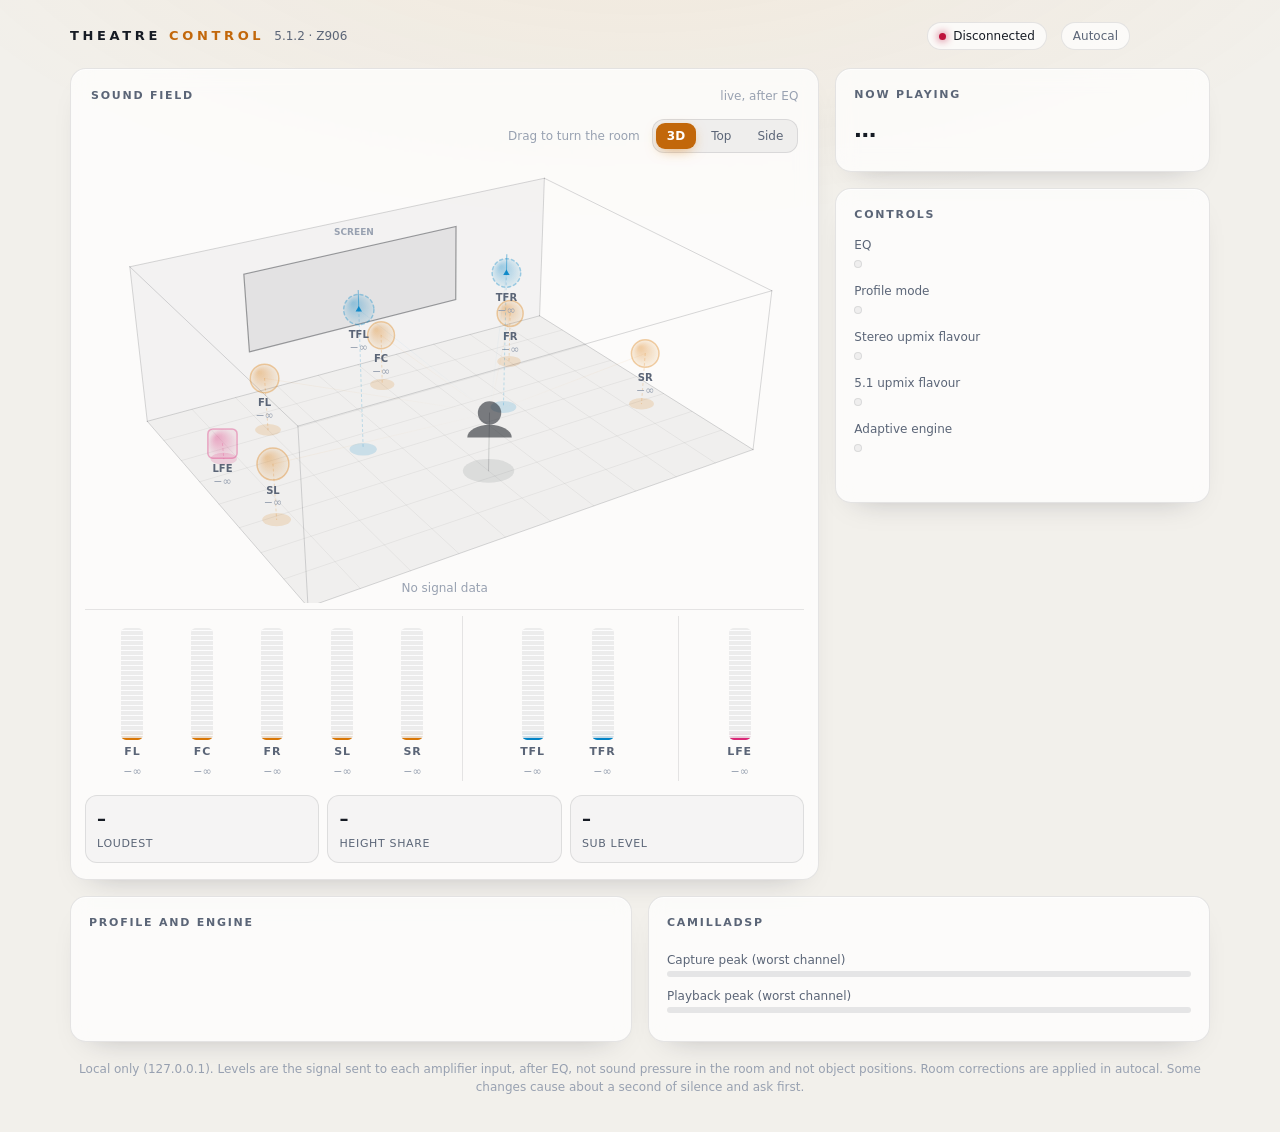
==== commit a7d4cf9d: "Control page: the sound field is now a 3D view Plain canvas perspective projection (no library, the " ====
--- a/gui/index.html
+++ b/gui/index.html
@@ -69,7 +69,9 @@
 /* the stage: room plan + meters */
 .stage { padding: 14px 14px 16px; }
 .stage .head { padding: 4px 6px 0; }
-#room { display: block; width: 100%; aspect-ratio: 16 / 10; min-height: 280px; max-height: 560px; }
+#room { display: block; width: 100%; aspect-ratio: 16 / 10; min-height: 280px; max-height: 560px; cursor: grab; touch-action: pan-y; user-select: none; }
+.viewbar { display: flex; align-items: center; justify-content: flex-end; gap: 12px; padding: 2px 6px 0; }
+.seg.sm button { padding: 3px 11px; min-height: 26px; font-size: 12px; }
 @media (max-width: 600px) { #room { aspect-ratio: 4 / 4.2; } }
 .meters { display: flex; gap: 6px; justify-content: center; align-items: flex-end; padding: 6px 4px 0; border-top: 1px solid var(--line); margin-top: 6px; }
 .grp { display: flex; gap: 6px; padding: 12px 8px 0; position: relative; flex: 1; justify-content: center; }
@@ -127,6 +129,8 @@
   <div class="layout">
     <section class="card stage" aria-labelledby="h-room">
       <div class="head"><h2 id="h-room">Sound field <span class="tag" id="room-tag">live, after EQ</span></h2></div>
+      <div class="viewbar"><span class="small">Drag to turn the room</span><div class="seg sm" id="views" role="group" aria-label="View">
+        <button type="button" data-view="3d" aria-pressed="true">3D</button><button type="button" data-view="top" aria-pressed="false">Top</button><button type="button" data-view="side" aria-pressed="false">Side</button></div></div>
       <canvas id="room" aria-hidden="true"></canvas>
       <div class="chip" id="lvlchip" role="status"></div>
       <div class="meters" id="meters" role="group" aria-label="Output level per speaker"></div>
@@ -220,6 +224,7 @@
   if (dsp.profile) pills.append(pill(dsp.profile + (pinned ? " · pinned" : "")));
   const cur = { eq: eq.switch, mode: dsp.pmode, engine: en.state, stereo: (dsp.flavours || {}).stereo, bed: (dsp.flavours || {}).bed };
   for (const box of document.querySelectorAll(".seg")) {
+    if (box.id === "views") continue;                 // the camera buttons are local to this page, not daemon actions
     const act = box.dataset.act, kind = box.dataset.kind, key = kind || act;
     if (!box.children.length) for (const o of OPTS[key]) { const b = el("button", o); b.type = "button"; b.dataset.value = o; b.addEventListener("click", () => doAction(act, o, kind)); box.append(b); }
     for (const b of box.children) b.setAttribute("aria-pressed", String(b.dataset.value === cur[key]));
@@ -339,86 +344,163 @@
 const P = o => ({ x: o.x * W, y: o.y * H });
 const rgba = (rgb, a) => `rgba(${rgb},${Math.max(0, Math.min(1, a)).toFixed(3)})`;
 
-let focus = { x: LISTENER.x, y: LISTENER.y, a: 0 }, trail = [];
+/* ---- 3D sound field -----------------------------------------------------------------------------------------------
+   No library: the page's CSP only allows scripts from this server, and a handful of speakers needs nothing more than a
+   perspective projection onto the 2D canvas. The room is a schematic box (not the measured room): the plan positions
+   above give x (left to right) and y (screen to back wall); bed speakers sit at ear height, heights on the ceiling, the
+   sub on the floor. World axes: X to the listener's right, Y from the back wall towards the screen, Z up. */
+const ROOM = { w: 1, d: 1.5, h: .7 };                  // half-width, depth, height (arbitrary units, about 4 : 3 : 1.4)
+const ZK = { bed: .24, height: .62, lfe: .07 };         // speaker centre heights by kind
+const world = n => ({ x: (SPK[n].x - .5) * 2 * ROOM.w, y: (1 - SPK[n].y) * ROOM.d, z: ZK[SPK[n].kind] });
+const EAR = { x: (LISTENER.x - .5) * 2 * ROOM.w, y: (1 - LISTENER.y) * ROOM.d, z: .26 };
+const VIEWS = { "3d": { yaw: -.55, pitch: .48 }, top: { yaw: 0, pitch: 1.53 }, side: { yaw: 1.5708, pitch: .14 } };
+const view = { yaw: VIEWS["3d"].yaw, pitch: VIEWS["3d"].pitch }, goal = { yaw: view.yaw, pitch: view.pitch };
+const TARGET = { x: 0, y: ROOM.d * .5, z: ROOM.h * .38 };
+let cam = null, FOCAL = 600;
+function setCamera() {
+  const cp = Math.cos(view.pitch), sp = Math.sin(view.pitch), sy = Math.sin(view.yaw), cy = Math.cos(view.yaw);
+  const R = 5.6;
+  const c = { x: TARGET.x + R * sy * cp, y: TARGET.y - R * cy * cp, z: TARGET.z + R * sp };
+  const f = { x: -sy * cp, y: cy * cp, z: -sp };                       // forward
+  const rl = Math.hypot(f.y, f.x), r = { x: f.y / rl, y: -f.x / rl, z: 0 };   // right = forward x up
+  const u = { x: r.y * f.z - r.z * f.y, y: r.z * f.x - r.x * f.z, z: r.x * f.y - r.y * f.x };
+  cam = { c, f, r, u };
+  FOCAL = Math.min(H * 1.08, W * .62) / Math.tan(.31);
+}
+function proj(x, y, z) {
+  const v = { x: x - cam.c.x, y: y - cam.c.y, z: z - cam.c.z };
+  const zc = v.x * cam.f.x + v.y * cam.f.y + v.z * cam.f.z, xc = v.x * cam.r.x + v.y * cam.r.y, yc = v.x * cam.u.x + v.y * cam.u.y + v.z * cam.u.z;
+  const s = FOCAL / zc;
+  return { x: W / 2 + xc * s, y: H / 2 - yc * s, d: zc, s };
+}
+const seg3 = (a, b) => { const p = proj(a.x, a.y, a.z), q = proj(b.x, b.y, b.z); cx.beginPath(); cx.moveTo(p.x, p.y); cx.lineTo(q.x, q.y); cx.stroke(); };
+let focus = { x: LISTENER.x, y: LISTENER.y, z: ZK.bed, a: 0 }, trail = [];
+
 function drawRoom(now) {
   cx.clearRect(0, 0, W, H);
-  const pad = 10, rw = W - pad * 2, rh = H - pad * 2;
-  // floor and grid
-  cx.save(); cx.translate(pad, pad);
-  cx.beginPath(); cx.roundRect(0, 0, rw, rh, 18); cx.clip();
-  const floor = cx.createRadialGradient(rw * .5, rh * .6, 0, rw * .5, rh * .6, rw * .65);
-  floor.addColorStop(0, rgba(col.ink, light ? .05 : .045)); floor.addColorStop(1, rgba(col.ink, 0));
-  cx.fillStyle = floor; cx.beginPath(); cx.roundRect(0, 0, rw, rh, 18); cx.fill();
-  cx.strokeStyle = rgba(col.ink, .09); cx.lineWidth = 1; cx.beginPath(); cx.roundRect(.5, .5, rw - 1, rh - 1, 18); cx.stroke();
-  cx.strokeStyle = rgba(col.ink, .04);
-  for (let i = 1; i < 12; i++) { cx.beginPath(); cx.moveTo(rw * i / 12, 8); cx.lineTo(rw * i / 12, rh - 8); cx.stroke(); }
-  for (let i = 1; i < 8; i++) { cx.beginPath(); cx.moveTo(8, rh * i / 8); cx.lineTo(rw - 8, rh * i / 8); cx.stroke(); }
-  // screen
-  const sg = cx.createLinearGradient(rw * .22, 0, rw * .78, 0);
-  sg.addColorStop(0, rgba(col.ink, 0)); sg.addColorStop(.5, rgba(col.ink, .55)); sg.addColorStop(1, rgba(col.ink, 0));
-  cx.fillStyle = sg; cx.fillRect(rw * .22, 5, rw * .56, 3);
-  cx.fillStyle = col.faint; cx.font = "600 9px ui-sans-serif, system-ui, sans-serif"; cx.textAlign = "center"; cx.textBaseline = "top";
-  cx.fillText("SCREEN", rw * .5, 12);
-
-  const sp = {}; for (const n of NAMES) sp[n] = { x: SPK[n].x * rw, y: SPK[n].y * rh };
-  const me = { x: LISTENER.x * rw, y: LISTENER.y * rh };
-  const e = {}; for (const n of NAMES) e[n] = Math.pow(norm(lv[n].db), 1.25);
+  setCamera();
+  const w = ROOM.w, d = ROOM.d, h = ROOM.h;
+  const A = [[-w, 0, 0], [w, 0, 0], [w, d, 0], [-w, d, 0], [-w, 0, h], [w, 0, h], [w, d, h], [-w, d, h]].map(p => ({ x: p[0], y: p[1], z: p[2] }));
+  const quad = (i, j, k, l) => { const q = [i, j, k, l].map(t => proj(A[t].x, A[t].y, A[t].z)); cx.beginPath(); cx.moveTo(q[0].x, q[0].y); for (let t = 1; t < 4; t++) cx.lineTo(q[t].x, q[t].y); cx.closePath(); };
+  // floor, with a grid
+  cx.fillStyle = rgba(col.ink, light ? .05 : .04); quad(0, 1, 2, 3); cx.fill();
+  cx.strokeStyle = rgba(col.ink, .05); cx.lineWidth = 1;
+  for (let i = 1; i < 10; i++) seg3({ x: -w + 2 * w * i / 10, y: 0, z: 0 }, { x: -w + 2 * w * i / 10, y: d, z: 0 });
+  for (let i = 1; i < 8; i++) seg3({ x: -w, y: d * i / 8, z: 0 }, { x: w, y: d * i / 8, z: 0 });
+  // the screen wall (far end), with the screen on it
+  cx.fillStyle = rgba(col.ink, light ? .035 : .03); quad(3, 2, 6, 7); cx.fill();
+  const sc = [[-.52, .2], [.52, .2], [.52, .56], [-.52, .56]].map(p => proj(p[0], d, p[1]));
+  cx.beginPath(); cx.moveTo(sc[0].x, sc[0].y); for (let t = 1; t < 4; t++) cx.lineTo(sc[t].x, sc[t].y); cx.closePath();
+  cx.fillStyle = rgba(col.ink, light ? .07 : .06); cx.fill(); cx.strokeStyle = rgba(col.ink, .4); cx.lineWidth = 1.2; cx.stroke();
+  // room edges
+  cx.strokeStyle = rgba(col.ink, .16); cx.lineWidth = 1;
+  for (const [i, j] of [[0, 1], [1, 2], [2, 3], [3, 0], [4, 5], [5, 6], [6, 7], [7, 4], [0, 4], [1, 5], [2, 6], [3, 7]]) seg3(A[i], A[j]);
+  if (view.pitch > .9) { cx.fillStyle = col.faint; cx.font = "600 9px ui-sans-serif, system-ui, sans-serif"; cx.textAlign = "center"; cx.textBaseline = "bottom"; const t = proj(0, d, 0); cx.fillText("SCREEN", t.x, t.y - 4); }
+  else { const t = proj(0, d, .6); cx.fillStyle = col.faint; cx.font = "600 9px ui-sans-serif, system-ui, sans-serif"; cx.textAlign = "center"; cx.textBaseline = "bottom"; cx.fillText("SCREEN", t.x, t.y - 4); }
+
+  const pos = {}, e = {}; for (const n of NAMES) { pos[n] = world(n); e[n] = Math.pow(norm(lv[n].db), 1.25); }
+  const ear = proj(EAR.x, EAR.y, EAR.z);
   cx.globalCompositeOperation = light ? "source-over" : "lighter";
-  // sound field: soft light around each speaker, in proportion to its level
+  // sound field: soft light on the floor under each speaker, in proportion to its level
   for (const n of NAMES) {
-    const rgb = col[SPK[n].kind], r = rw * (.07 + .3 * e[n]), q = sp[n];
     if (e[n] < .01) continue;
-    const g = cx.createRadialGradient(q.x, q.y, 0, q.x, q.y, r);
-    g.addColorStop(0, rgba(rgb, (light ? .5 : .62) * e[n])); g.addColorStop(.45, rgba(rgb, (light ? .18 : .22) * e[n])); g.addColorStop(1, rgba(rgb, 0));
-    cx.fillStyle = g; cx.beginPath(); cx.arc(q.x, q.y, r, 0, 7); cx.fill();
-  }
-  // beams from the listening position
+    const rgb = col[SPK[n].kind], P0 = pos[n], rr = .16 + .62 * e[n];
+    const c0 = proj(P0.x, P0.y, 0), ex = Math.abs(proj(P0.x + rr, P0.y, 0).x - proj(P0.x - rr, P0.y, 0).x) / 2;
+    const ey = Math.abs(proj(P0.x, P0.y + rr, 0).y - proj(P0.x, P0.y - rr, 0).y) / 2;
+    if (!(ex > 1) || !(ey > .5)) continue;
+    cx.save(); cx.translate(c0.x, c0.y); cx.scale(1, ey / ex);
+    const g = cx.createRadialGradient(0, 0, 0, 0, 0, ex);
+    g.addColorStop(0, rgba(rgb, (light ? .5 : .6) * e[n])); g.addColorStop(.45, rgba(rgb, (light ? .18 : .22) * e[n])); g.addColorStop(1, rgba(rgb, 0));
+    cx.fillStyle = g; cx.beginPath(); cx.arc(0, 0, ex, 0, 7); cx.fill(); cx.restore();
+  }
+  // beams from the listener's head to each speaker
   for (const n of NAMES) {
     if (SPK[n].kind === "lfe") continue;
-    const rgb = col[SPK[n].kind], q = sp[n], g = cx.createLinearGradient(me.x, me.y, q.x, q.y);
+    const rgb = col[SPK[n].kind], q = proj(pos[n].x, pos[n].y, pos[n].z), g = cx.createLinearGradient(ear.x, ear.y, q.x, q.y);
     g.addColorStop(0, rgba(rgb, 0)); g.addColorStop(1, rgba(rgb, .08 + .6 * e[n]));
-    cx.strokeStyle = g; cx.lineWidth = .8 + 3.2 * e[n]; cx.lineCap = "round"; cx.beginPath(); cx.moveTo(me.x, me.y); cx.lineTo(q.x, q.y); cx.stroke();
+    cx.strokeStyle = g; cx.lineWidth = .8 + 3.2 * e[n]; cx.lineCap = "round"; cx.beginPath(); cx.moveTo(ear.x, ear.y); cx.lineTo(q.x, q.y); cx.stroke();
   }
   cx.globalCompositeOperation = "source-over";
 
-  // centre of energy of the bed and the heights (the sub has no direction)
-  let tw = 0, fx = 0, fy = 0;
-  for (const n of NAMES) { if (SPK[n].kind === "lfe") continue; const w = Math.pow(10, lv[n].db / 10); tw += w; fx += w * sp[n].x; fy += w * sp[n].y; }
+  // centre of energy of the bed and the heights, in the room (the sub has no direction)
+  let tw = 0, fx = 0, fy = 0, fz = 0;
+  for (const n of NAMES) { if (SPK[n].kind === "lfe") continue; const wt = Math.pow(10, lv[n].db / 10); tw += wt; fx += wt * SPK[n].x; fy += wt * SPK[n].y; fz += wt * pos[n].z; }
   const loud = Math.max(...NAMES.filter(n => SPK[n].kind !== "lfe").map(n => lv[n].db));
-  const target = tw > 0 && loud > -50 ? { x: fx / tw / rw, y: fy / tw / rh, a: 1 } : { x: LISTENER.x, y: LISTENER.y, a: 0 };
-  focus.x += (target.x - focus.x) * .18; focus.y += (target.y - focus.y) * .18; focus.a += (target.a - focus.a) * .12;
-  if (!reduce && focus.a > .3) { trail.push({ x: focus.x, y: focus.y }); if (trail.length > 40) trail.shift(); } else if (trail.length) trail.shift();
-  for (let i = 0; i < trail.length; i++) { const t = trail[i], k = i / trail.length; cx.fillStyle = rgba(col.ink, .22 * k * focus.a); cx.beginPath(); cx.arc(t.x * rw, t.y * rh, 1 + 2.2 * k, 0, 7); cx.fill(); }
-
-  // listener
-  cx.fillStyle = rgba(col.ink, .5); cx.beginPath(); cx.arc(me.x, me.y - 4, 5, 0, 7); cx.fill();
-  cx.beginPath(); cx.ellipse(me.x, me.y + 8, 11, 6, 0, Math.PI, 0); cx.fill();
-
-  // speakers
-  cx.textAlign = "center";
+  const target = tw > 0 && loud > -50 ? { x: fx / tw, y: fy / tw, z: fz / tw, a: 1 } : { x: LISTENER.x, y: LISTENER.y, z: ZK.bed, a: 0 };
+  focus.x += (target.x - focus.x) * .18; focus.y += (target.y - focus.y) * .18; focus.z += (target.z - focus.z) * .18; focus.a += (target.a - focus.a) * .12;
+  const fw = { x: (focus.x - .5) * 2 * w, y: (1 - focus.y) * d, z: focus.z };
+  if (!reduce && focus.a > .3) { trail.push(fw); if (trail.length > 40) trail.shift(); } else if (trail.length) trail.shift();
+  for (let i = 0; i < trail.length; i++) { const t = proj(trail[i].x, trail[i].y, trail[i].z), k = i / trail.length; cx.fillStyle = rgba(col.ink, .22 * k * focus.a); cx.beginPath(); cx.arc(t.x, t.y, 1 + 2.2 * k, 0, 7); cx.fill(); }
+
+  // things with a position in depth, drawn far to near: the listener, the speakers, the focus marker
+  const items = [];
+  items.push({ d: proj(EAR.x, EAR.y, EAR.z).d, draw() {
+    const head = proj(EAR.x, EAR.y, EAR.z), foot = proj(EAR.x, EAR.y, 0), r = Math.max(4, .045 * head.s);
+    cx.strokeStyle = rgba(col.ink, .18); cx.lineWidth = 1; cx.beginPath(); cx.moveTo(head.x, head.y); cx.lineTo(foot.x, foot.y); cx.stroke();
+    cx.fillStyle = rgba(col.ink, .09); cx.beginPath(); cx.ellipse(foot.x, foot.y, r * 2.2, r * 2.2 * Math.max(.25, Math.sin(Math.max(.25, view.pitch))), 0, 0, 7); cx.fill();
+    cx.fillStyle = rgba(col.ink, .55); cx.beginPath(); cx.arc(head.x, head.y, r, 0, 7); cx.fill();
+    cx.beginPath(); cx.ellipse(head.x, head.y + r * 2.1, r * 1.9, r * 1.1, 0, Math.PI, 0); cx.fill();
+  } });
   for (const n of NAMES) {
-    const s = SPK[n], q = sp[n], rgb = col[s.kind], k = e[n], pk = norm(lv[n].hold), clip = lv[n].hold > -1;
-    const r0 = 9 + 5 * k;
-    if (pk > .02) { cx.strokeStyle = clip ? col.bad : rgba(rgb, .55); cx.lineWidth = 1.2; cx.beginPath(); cx.arc(q.x, q.y, r0 + 3 + 14 * pk, 0, 7); cx.stroke(); }
-    cx.fillStyle = rgba(rgb, .12 + .88 * k); cx.strokeStyle = rgba(rgb, .35 + .65 * k); cx.lineWidth = 1.5;
-    if (s.kind === "height") cx.setLineDash([3, 3]);
-    cx.beginPath();
-    if (s.kind === "lfe") cx.roundRect(q.x - r0, q.y - r0, r0 * 2, r0 * 2, 5); else cx.arc(q.x, q.y, r0, 0, 7);
-    cx.fill(); cx.stroke(); cx.setLineDash([]);
-    if (s.kind === "height") { cx.fillStyle = rgba(rgb, .9); cx.beginPath(); cx.moveTo(q.x, q.y - 3.5); cx.lineTo(q.x + 3.2, q.y + 2); cx.lineTo(q.x - 3.2, q.y + 2); cx.closePath(); cx.fill(); }
-    cx.fillStyle = col.muted; cx.font = "600 10px ui-sans-serif, system-ui, sans-serif"; cx.textBaseline = "top";
-    const ly = q.y + r0 + 18 * pk + 7; cx.fillText(n, q.x, ly);
-    cx.fillStyle = k > .03 ? col.text : col.faint; cx.font = "11px ui-sans-serif, system-ui, sans-serif"; cx.fillText(dbText(lv[n].db), q.x, ly + 12);
-  }
+    const q = proj(pos[n].x, pos[n].y, pos[n].z);
+    items.push({ d: q.d, draw() {
+      const s = SPK[n], rgb = col[s.kind], k = e[n], pk = norm(lv[n].hold), clip = lv[n].hold > -1;
+      const base = proj(pos[n].x, pos[n].y, s.kind === "height" ? ROOM.h : 0), foot = proj(pos[n].x, pos[n].y, 0);
+      const r0 = Math.max(6, (.058 + .026 * k) * q.s);
+      // drop line to the floor (or the ceiling mount) and a small shadow
+      cx.strokeStyle = rgba(rgb, .22); cx.lineWidth = 1; cx.setLineDash([2, 3]); cx.beginPath(); cx.moveTo(q.x, q.y); cx.lineTo(foot.x, foot.y); cx.stroke(); cx.setLineDash([]);
+      if (s.kind === "height") { cx.strokeStyle = rgba(rgb, .5); cx.beginPath(); cx.moveTo(q.x, q.y); cx.lineTo(base.x, base.y); cx.stroke(); }
+      cx.fillStyle = rgba(rgb, .16); cx.beginPath(); cx.ellipse(foot.x, foot.y, r0 * .9, r0 * .9 * Math.max(.25, Math.sin(Math.max(.25, view.pitch))), 0, 0, 7); cx.fill();
+      if (pk > .02) { cx.strokeStyle = clip ? col.bad : rgba(rgb, .55); cx.lineWidth = 1.2; cx.beginPath(); cx.arc(q.x, q.y, r0 + 3 + 14 * pk, 0, 7); cx.stroke(); }
+      // a lit sphere: a body that brightens with the level
+      const g = cx.createRadialGradient(q.x - r0 * .35, q.y - r0 * .4, r0 * .1, q.x, q.y, r0);
+      g.addColorStop(0, rgba(rgb, .35 + .65 * k)); g.addColorStop(1, rgba(rgb, .08 + .62 * k));
+      cx.fillStyle = g; cx.strokeStyle = rgba(rgb, .35 + .65 * k); cx.lineWidth = 1.5;
+      if (s.kind === "height") cx.setLineDash([3, 3]);
+      cx.beginPath();
+      if (s.kind === "lfe") cx.roundRect(q.x - r0, q.y - r0, r0 * 2, r0 * 2, 5); else cx.arc(q.x, q.y, r0, 0, 7);
+      cx.fill(); cx.stroke(); cx.setLineDash([]);
+      if (s.kind === "height") { cx.fillStyle = rgba(rgb, .9); cx.beginPath(); cx.moveTo(q.x, q.y - 3.5); cx.lineTo(q.x + 3.2, q.y + 2); cx.lineTo(q.x - 3.2, q.y + 2); cx.closePath(); cx.fill(); }
+      cx.textAlign = "center"; cx.textBaseline = "top"; cx.fillStyle = col.muted; cx.font = "600 10px ui-sans-serif, system-ui, sans-serif";
+      const ly = q.y + r0 + 18 * pk + 6; cx.fillText(n, q.x, ly);
+      cx.fillStyle = k > .03 ? col.text : col.faint; cx.font = "11px ui-sans-serif, system-ui, sans-serif"; cx.fillText(dbText(lv[n].db), q.x, ly + 12);
+    } });
+  }
+  items.sort((a, b) => b.d - a.d);
+  for (const it of items) it.draw();
   // focus marker on top
   if (focus.a > .02) {
-    const fxp = focus.x * rw, fyp = focus.y * rh;
-    cx.strokeStyle = rgba(col.ink, .9 * focus.a); cx.lineWidth = 1.5; cx.beginPath(); cx.arc(fxp, fyp, 7, 0, 7); cx.stroke();
-    cx.fillStyle = rgba(col.ink, .9 * focus.a); cx.beginPath(); cx.arc(fxp, fyp, 2, 0, 7); cx.fill();
-  }
-  if (loud <= -70) { cx.fillStyle = col.faint; cx.font = "12px ui-sans-serif, system-ui, sans-serif"; cx.textBaseline = "middle"; cx.fillText(lastMsg ? "Silence" : "No signal data", rw * .5, rh * .36); }
-  cx.restore();
-}
+    const fp = proj(fw.x, fw.y, fw.z), ff = proj(fw.x, fw.y, 0);
+    cx.strokeStyle = rgba(col.ink, .25 * focus.a); cx.lineWidth = 1; cx.beginPath(); cx.moveTo(fp.x, fp.y); cx.lineTo(ff.x, ff.y); cx.stroke();
+    cx.strokeStyle = rgba(col.ink, .9 * focus.a); cx.lineWidth = 1.5; cx.beginPath(); cx.arc(fp.x, fp.y, 7, 0, 7); cx.stroke();
+    cx.fillStyle = rgba(col.ink, .9 * focus.a); cx.beginPath(); cx.arc(fp.x, fp.y, 2, 0, 7); cx.fill();
+  }
+  if (loud <= -70) { cx.fillStyle = col.faint; cx.font = "12px ui-sans-serif, system-ui, sans-serif"; cx.textAlign = "center"; cx.textBaseline = "middle"; cx.fillText(lastMsg ? "Silence" : "No signal data", W * .5, H - 14); }
+}
+
+/* view: drag to turn the room, double-click or the buttons to jump to a view */
+function setView(name) { const v = VIEWS[name]; goal.yaw = v.yaw; goal.pitch = v.pitch; if (reduce) { view.yaw = goal.yaw; view.pitch = goal.pitch; } markViews(name); }
+function markViews(name) { for (const b of document.querySelectorAll("#views button")) b.setAttribute("aria-pressed", String(b.dataset.view === name)); }
+function stepView() {
+  if (reduce) return;
+  const k = .16;
+  view.yaw += (goal.yaw - view.yaw) * k; view.pitch += (goal.pitch - view.pitch) * k;
+  if (Math.abs(goal.yaw - view.yaw) < .0005) view.yaw = goal.yaw;
+  if (Math.abs(goal.pitch - view.pitch) < .0005) view.pitch = goal.pitch;
+}
+for (const b of document.querySelectorAll("#views button")) b.addEventListener("click", () => setView(b.dataset.view));
+markViews("3d");
+let drag = null;
+cv.addEventListener("pointerdown", e => { drag = { x: e.clientX, y: e.clientY, touch: e.pointerType === "touch" }; cv.setPointerCapture(e.pointerId); cv.style.cursor = "grabbing"; });
+cv.addEventListener("pointermove", e => {
+  if (!drag) return;
+  const dx = e.clientX - drag.x, dy = e.clientY - drag.y; drag.x = e.clientX; drag.y = e.clientY;
+  goal.yaw -= dx * .008; if (!drag.touch) goal.pitch = Math.max(.05, Math.min(1.55, goal.pitch + dy * .006));
+  view.yaw = goal.yaw; view.pitch = goal.pitch; markViews("");
+});
+const endDrag = () => { drag = null; cv.style.cursor = "grab"; };
+cv.addEventListener("pointerup", endDrag); cv.addEventListener("pointercancel", endDrag);
+cv.addEventListener("dblclick", () => setView("3d"));
 
 let prev = 0, acc = 0, statAcc = 0;
 function frame(now) {
@@ -446,7 +528,7 @@
     document.getElementById("st-height").textContent = loud && lv[loud].db > -70 && tot > 0 ? Math.round(100 * hs / tot) + " %" : "–";
     document.getElementById("st-lfe").textContent = SUBN && lv[SUBN] && lv[SUBN].db > -70 ? dbText(lv[SUBN].db) + " dB" : "–";
   }
-  if (W) drawRoom(now);
+  if (W) { stepView(); drawRoom(now); }
   requestAnimationFrame(frame);
 }
 resize(); requestAnimationFrame(frame);
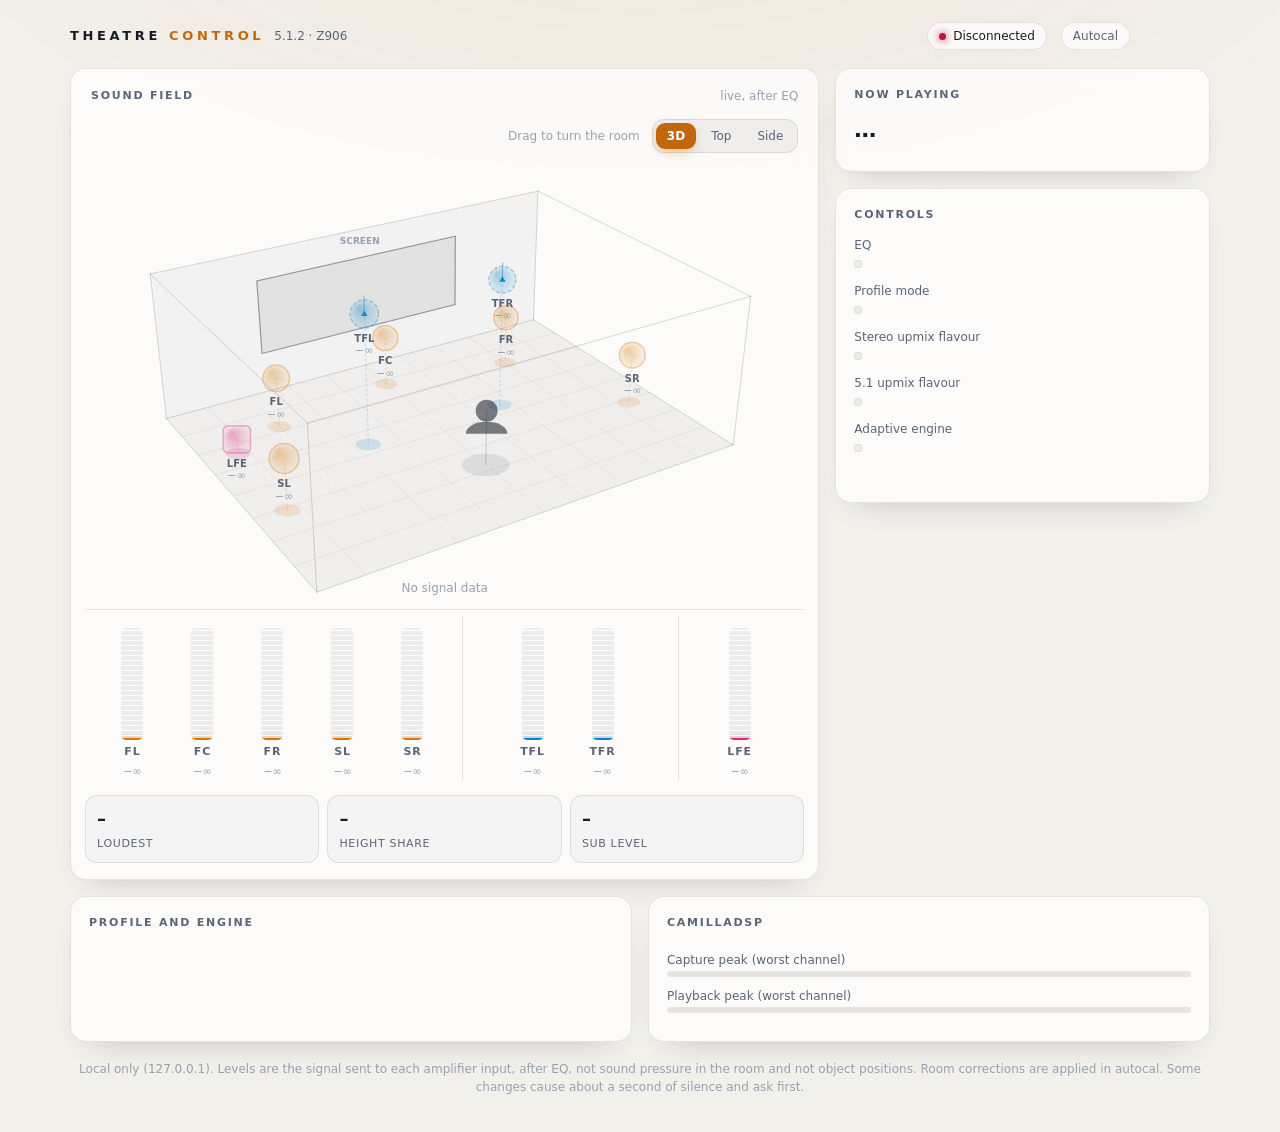
==== commit b61da502: "Roomtone: redraw control-page screenshots for the 3D sound field; docs and changelog tools/make-cont" ====
--- a/gui/index.html
+++ b/gui/index.html
@@ -365,7 +365,7 @@
   const rl = Math.hypot(f.y, f.x), r = { x: f.y / rl, y: -f.x / rl, z: 0 };   // right = forward x up
   const u = { x: r.y * f.z - r.z * f.y, y: r.z * f.x - r.x * f.z, z: r.x * f.y - r.y * f.x };
   cam = { c, f, r, u };
-  FOCAL = Math.min(H * 1.08, W * .62) / Math.tan(.31);
+  FOCAL = Math.min(H * .98, W * .58) / Math.tan(.31);
 }
 function proj(x, y, z) {
   const v = { x: x - cam.c.x, y: y - cam.c.y, z: z - cam.c.z };
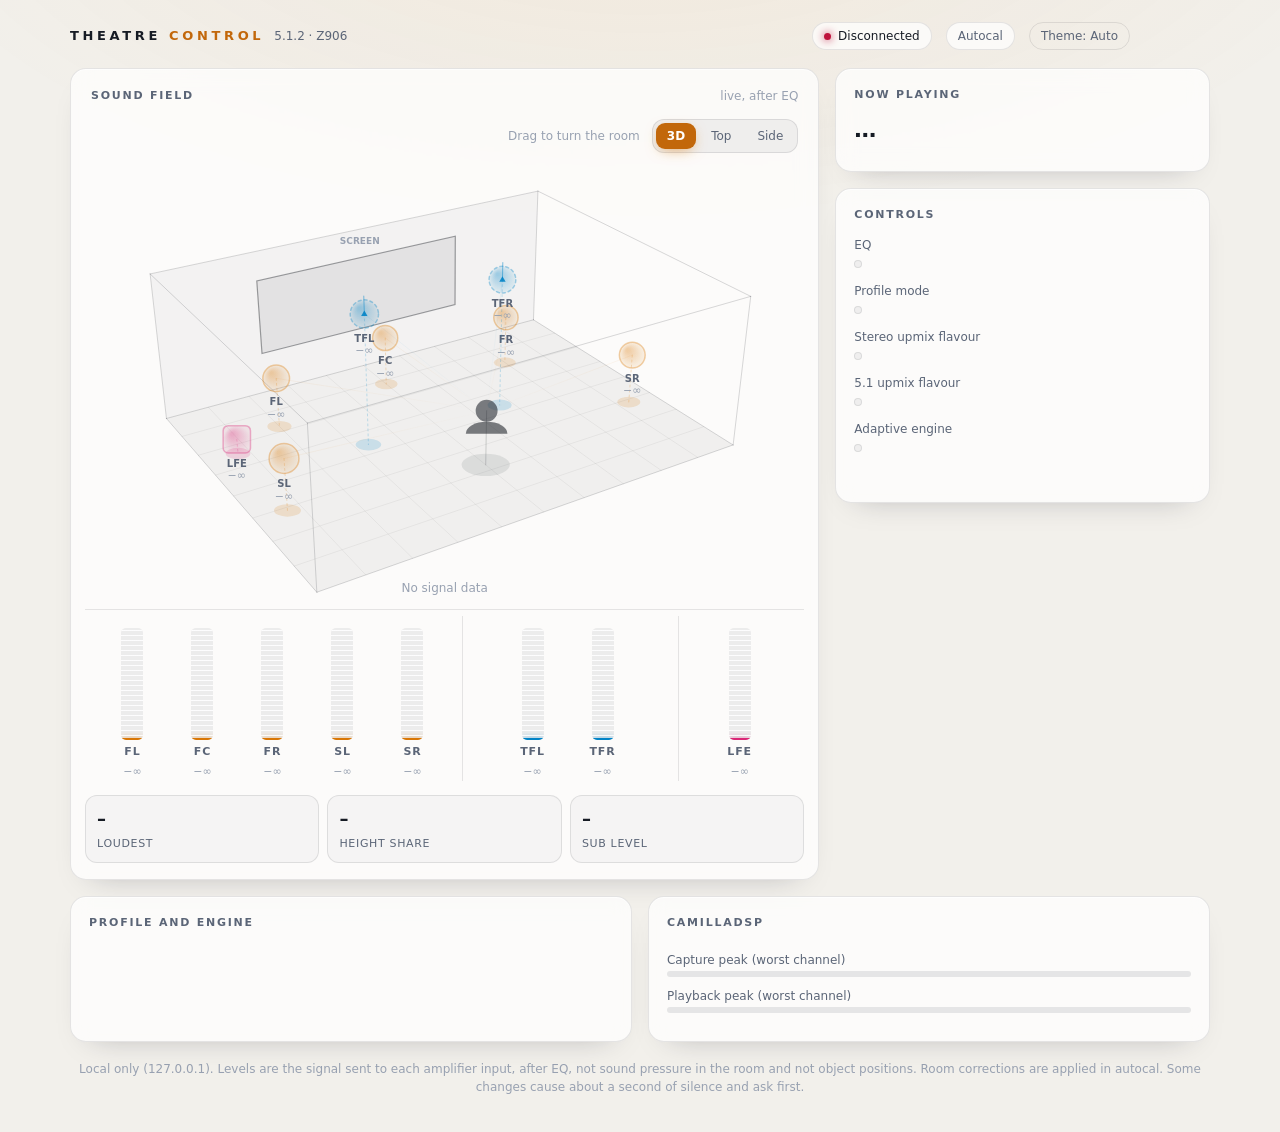
==== commit bda526b4: "Control page: Auto/Light/Dark theme button, remembered per browser Co-Authored-By: Claude Sonnet 5.5" ====
--- a/gui/index.html
+++ b/gui/index.html
@@ -24,6 +24,15 @@
     --shadow: 0 1px 0 rgba(255,255,255,.7) inset, 0 14px 30px -22px rgba(30,30,50,.35);
   }
 }
+:root[data-theme="light"] { color-scheme: light; }
+:root[data-theme="dark"] { color-scheme: dark; }
+:root[data-theme="light"] {
+    --bg: #f2f0eb; --bg-glow: rgba(217, 119, 6, .08); --panel: rgba(255, 255, 255, .72); --panel-solid: #ffffff; --line: rgba(20, 24, 32, .1);
+    --line-strong: rgba(20, 24, 32, .22); --text: #161b24; --muted: #5b6577; --faint: #98a1b1;
+    --accent: #c2670a; --accent-ink: #ffffff; --ok: #15803d; --warn: #a16207; --bad: #be123c;
+    --bed-rgb: 217, 119, 6; --height-rgb: 2, 132, 199; --lfe-rgb: 219, 39, 119;
+    --shadow: 0 1px 0 rgba(255,255,255,.7) inset, 0 14px 30px -22px rgba(30,30,50,.35);
+}
 * { box-sizing: border-box; }
 html { background: var(--bg); }
 body {
@@ -43,6 +52,7 @@
 .pills { display: flex; gap: 8px; flex-wrap: wrap; align-items: center; }
 .pill { display: inline-flex; align-items: center; gap: 7px; padding: 4px 11px; border-radius: 999px; font-size: 12px; color: var(--muted);
   border: 1px solid var(--line); background: var(--panel); white-space: nowrap; }
+button.pill { font: inherit; font-size: 12px; cursor: pointer; background: transparent; } button.pill:hover { color: var(--text); border-color: var(--line-strong); }
 a.pill { text-decoration: none; } a.pill:hover { color: var(--text); border-color: var(--line-strong); }
 .pill i { width: 7px; height: 7px; border-radius: 50%; background: var(--faint); flex: none; }
 .pill.ok { color: var(--text); } .pill.ok i { background: var(--ok); box-shadow: 0 0 8px var(--ok); }
@@ -116,6 +126,7 @@
 footer { margin-top: 18px; text-align: center; }
 .sr { position: absolute; width: 1px; height: 1px; overflow: hidden; clip: rect(0 0 0 0); white-space: nowrap; }
 </style>
+<script>try { const t = localStorage.getItem("theater-theme"); if (t === "light" || t === "dark") document.documentElement.dataset.theme = t; } catch (e) {}</script>
 </head>
 <body>
 <main>
@@ -123,6 +134,7 @@
     <div class="brand"><h1>Theatre <span>control</span></h1><small>5.1.2 · Z906</small></div>
     <div class="pills" id="pills" aria-label="Status"></div>
     <a class="pill" href="/autocal">Autocal</a>
+    <button type="button" class="pill" id="theme" title="Colour theme: Auto follows this computer; click to cycle Auto, Light, Dark"></button>
     <span id="age"></span>
   </header>
 
@@ -331,7 +343,8 @@
 let W = 0, H = 0, dpr = 1, col = {}, light = false;
 function readColours() {
   const cs = getComputedStyle(document.documentElement);
-  light = matchMedia("(prefers-color-scheme: light)").matches && document.documentElement.dataset.theme !== "dark";
+  const forced = document.documentElement.dataset.theme;
+  light = forced === "light" || (forced !== "dark" && matchMedia("(prefers-color-scheme: light)").matches);
   col = { bed: cs.getPropertyValue("--bed-rgb").trim(), height: cs.getPropertyValue("--height-rgb").trim(), lfe: cs.getPropertyValue("--lfe-rgb").trim(),
     text: cs.getPropertyValue("--text").trim(), muted: cs.getPropertyValue("--muted").trim(), faint: cs.getPropertyValue("--faint").trim(), bad: cs.getPropertyValue("--bad").trim(), ink: light ? "20,24,32" : "255,255,255" };
 }
@@ -341,6 +354,16 @@
 }
 new ResizeObserver(resize).observe(cv);
 matchMedia("(prefers-color-scheme: light)").addEventListener("change", resize);
+/* theme: Auto (follow the computer) -> Light -> Dark, remembered in this browser only */
+const themeBtn = document.getElementById("theme");
+function showTheme() { const t = document.documentElement.dataset.theme; themeBtn.textContent = "Theme: " + (t === "light" ? "Light" : t === "dark" ? "Dark" : "Auto"); }
+themeBtn.addEventListener("click", () => {
+  const t = document.documentElement.dataset.theme, next = t === "light" ? "dark" : t === "dark" ? null : "light";
+  if (next) document.documentElement.dataset.theme = next; else delete document.documentElement.dataset.theme;
+  try { next ? localStorage.setItem("theater-theme", next) : localStorage.removeItem("theater-theme"); } catch (e) {}
+  showTheme(); readColours();
+});
+showTheme();
 const P = o => ({ x: o.x * W, y: o.y * H });
 const rgba = (rgb, a) => `rgba(${rgb},${Math.max(0, Math.min(1, a)).toFixed(3)})`;
 
